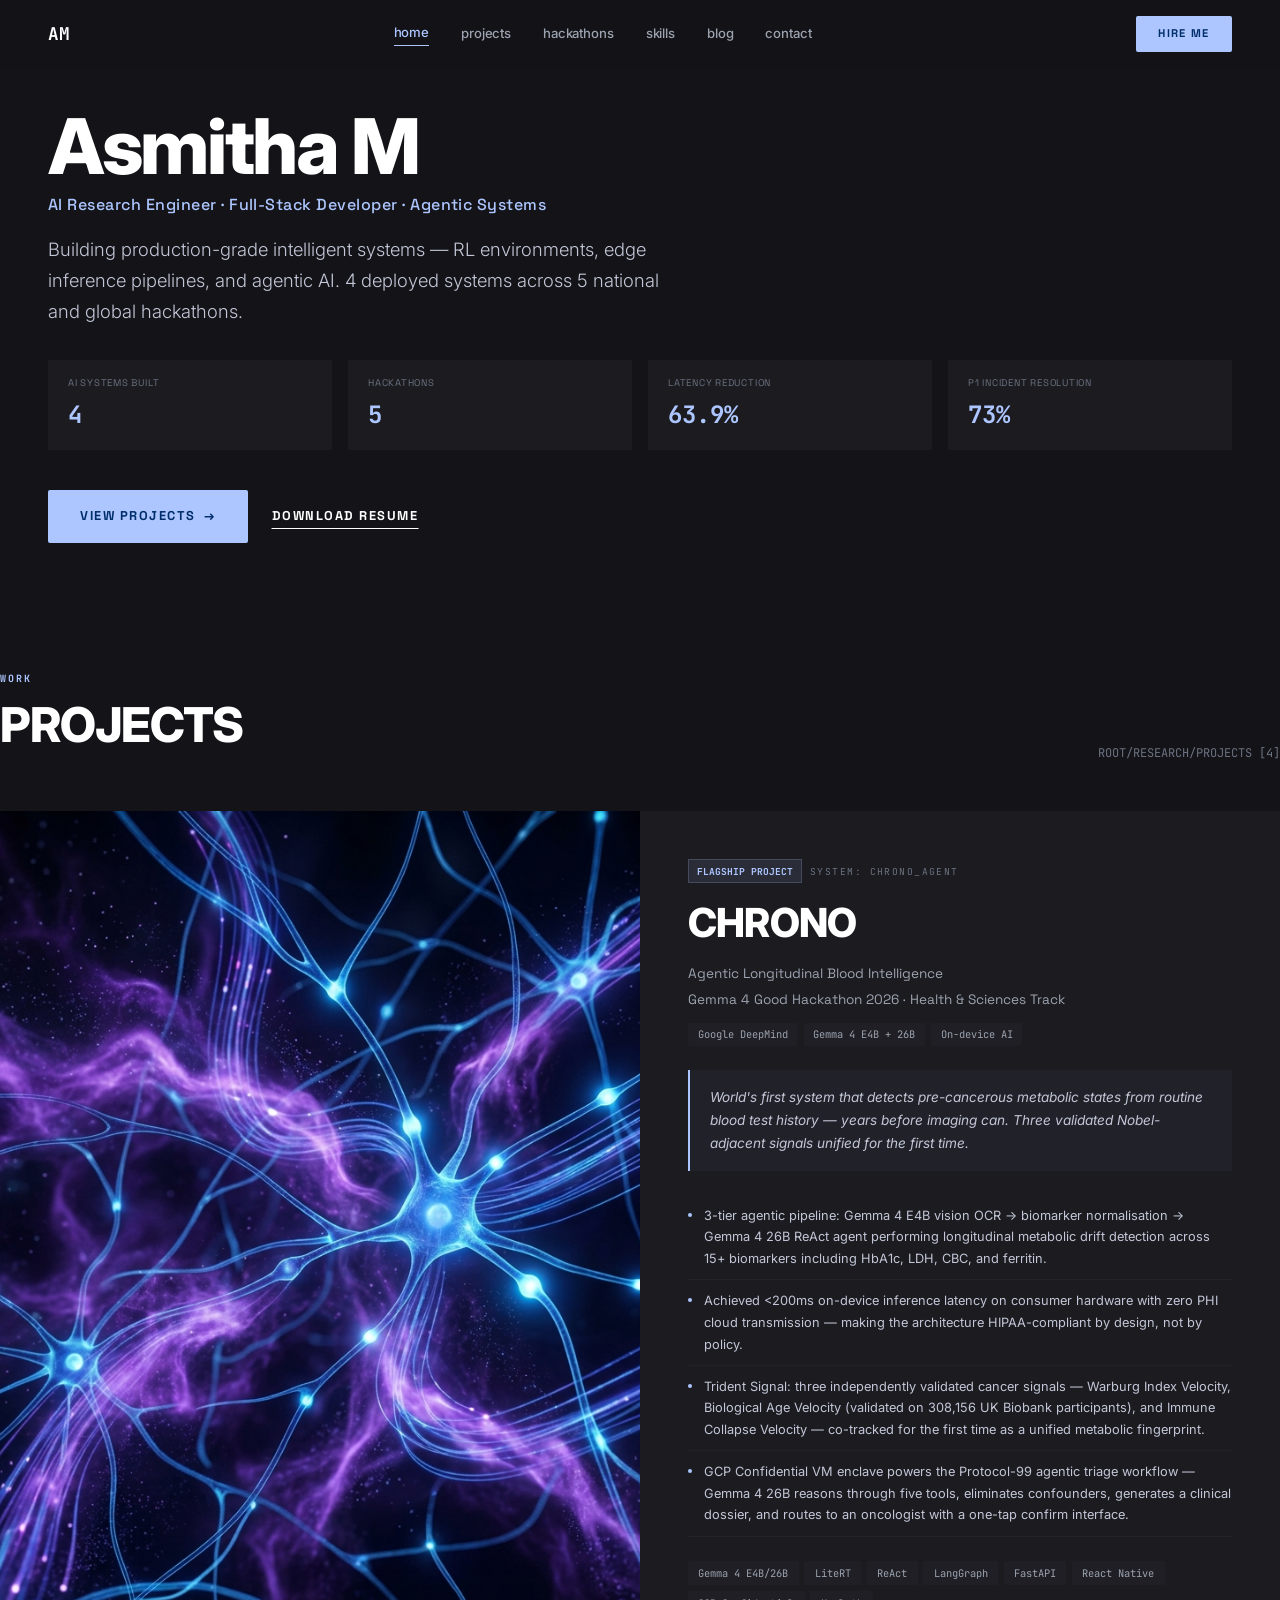
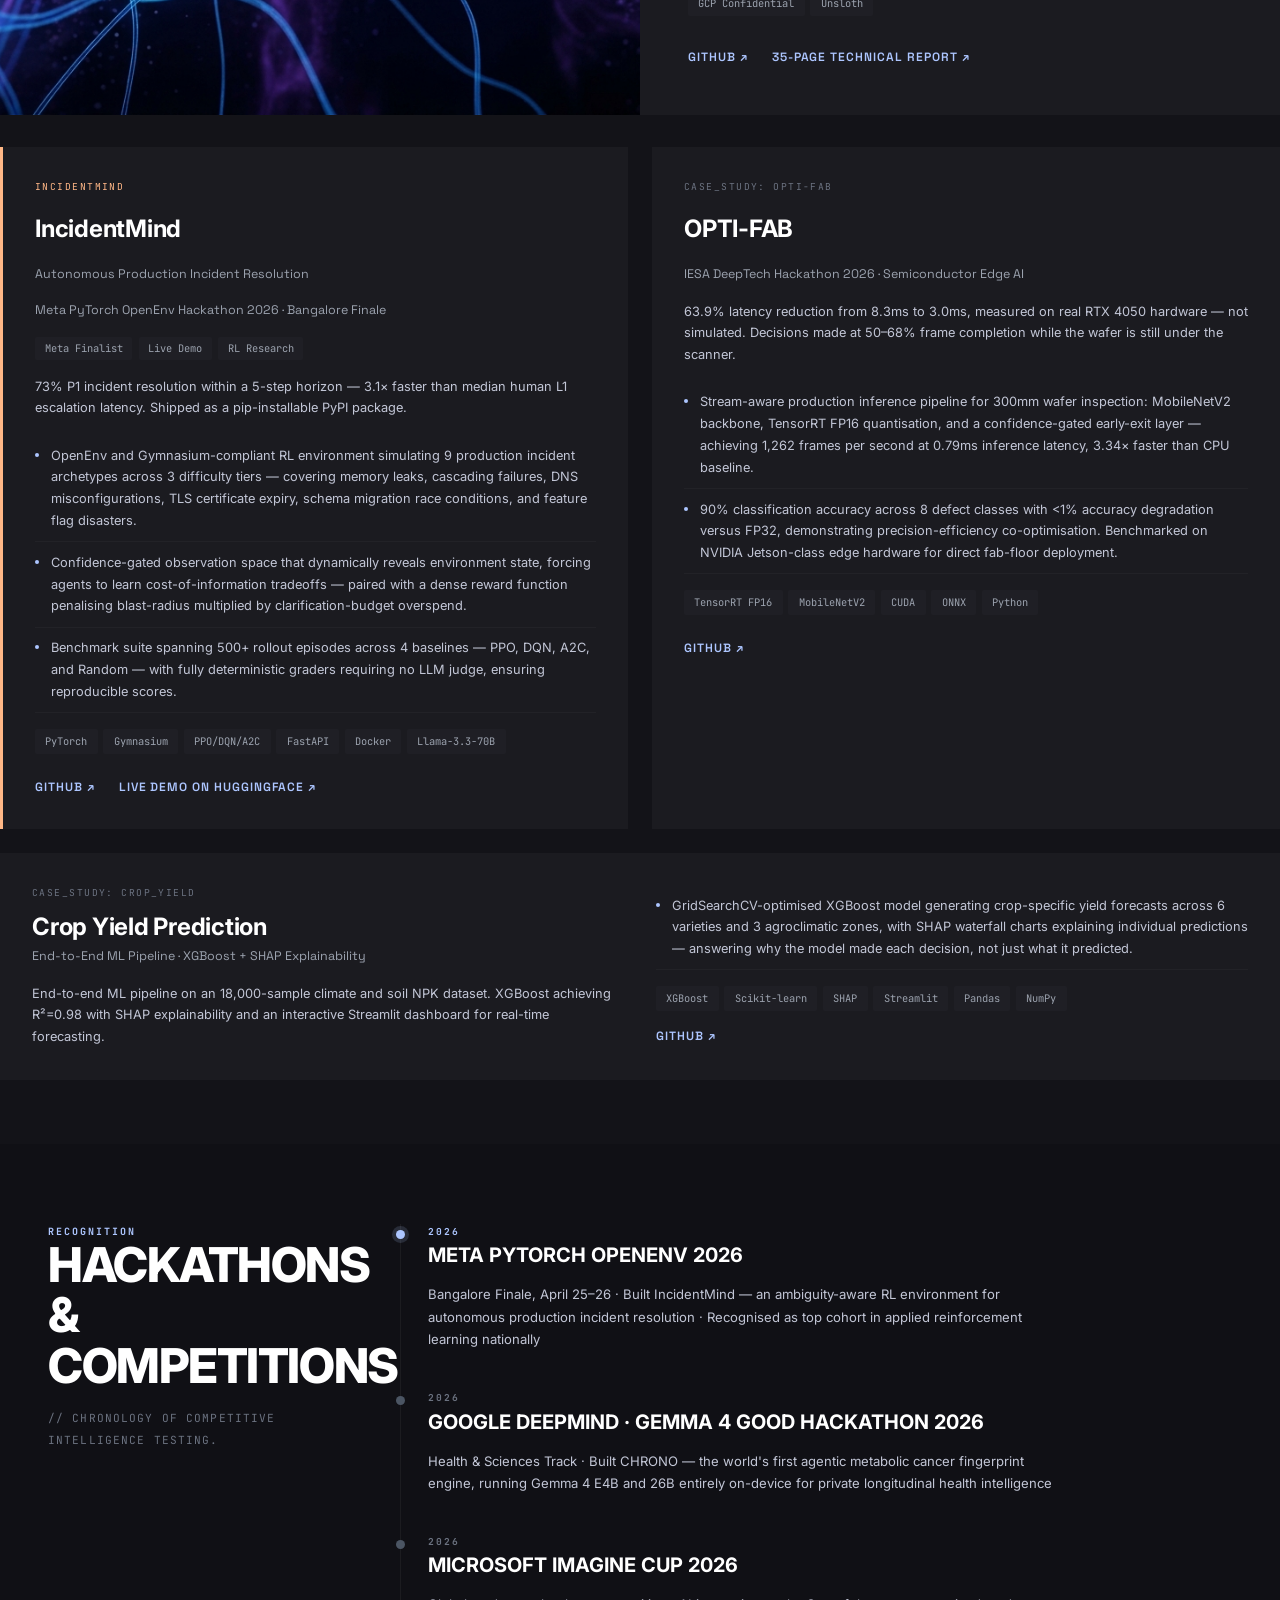
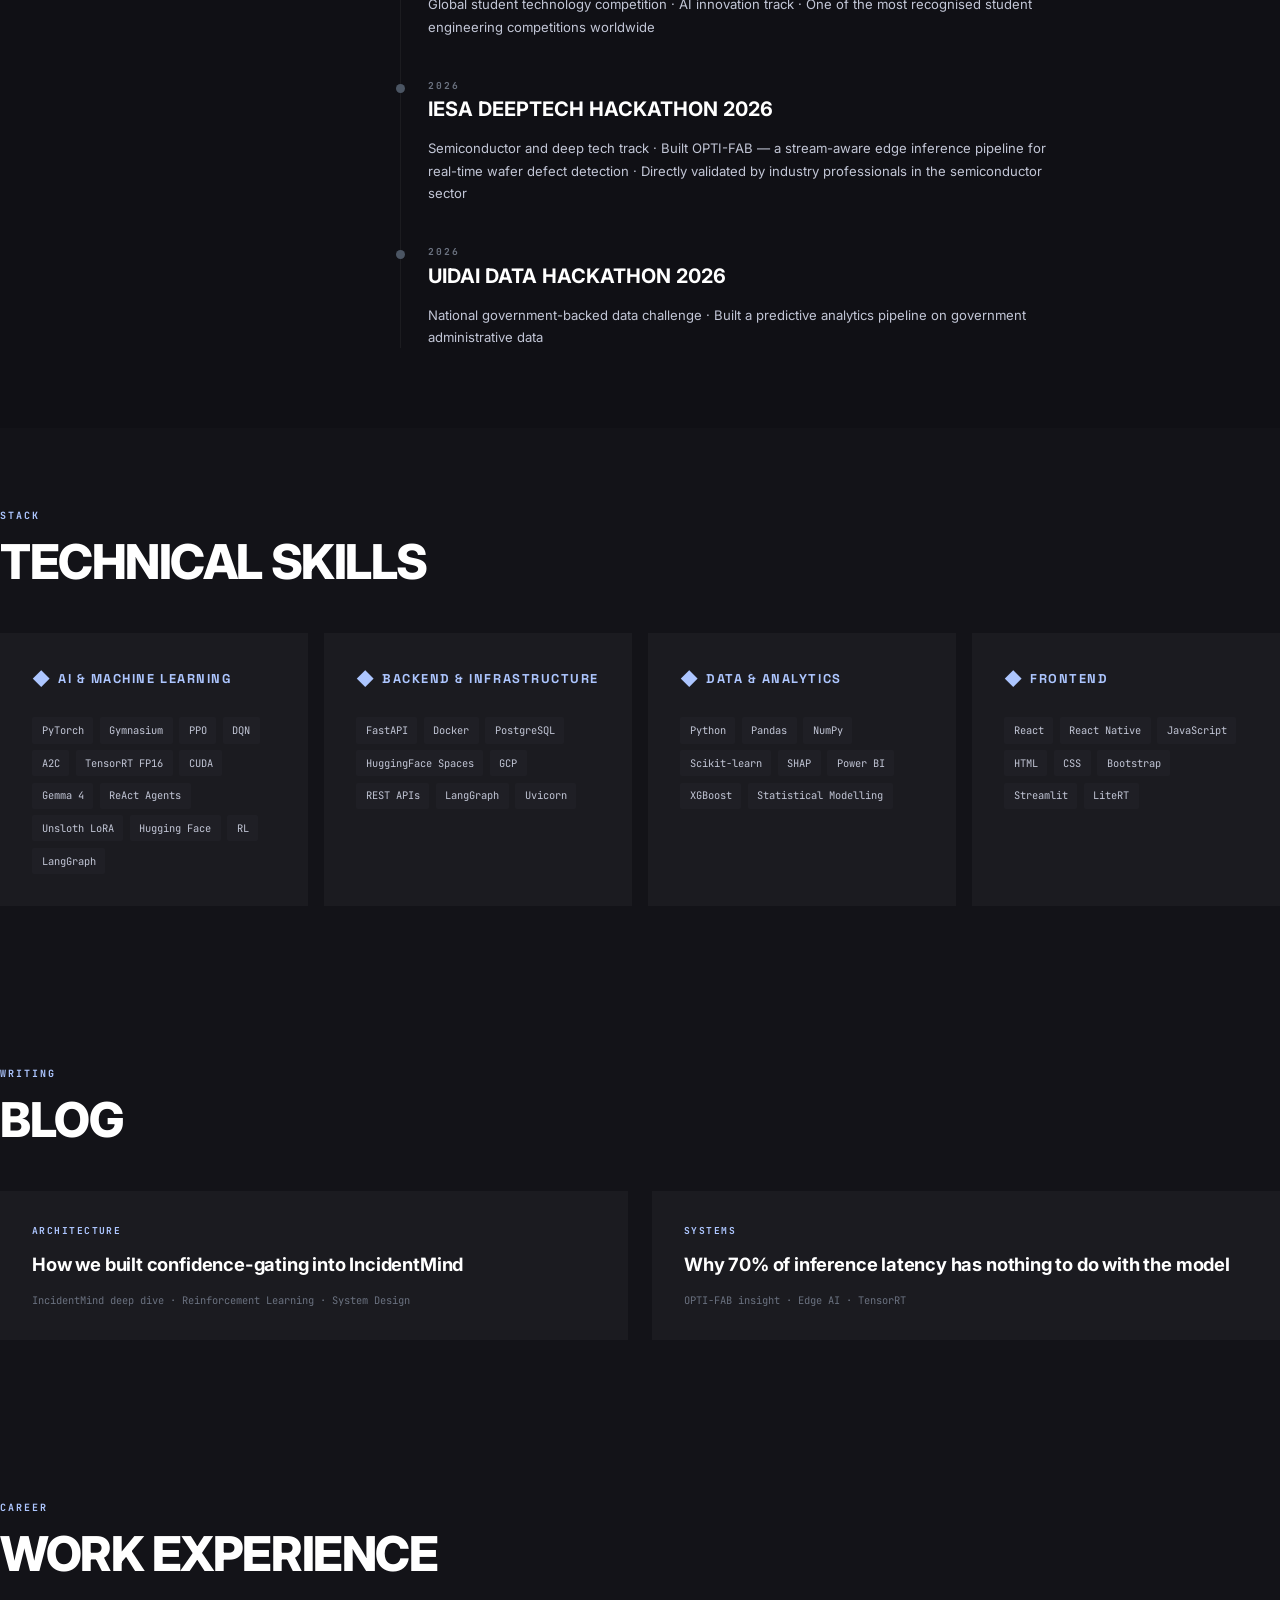
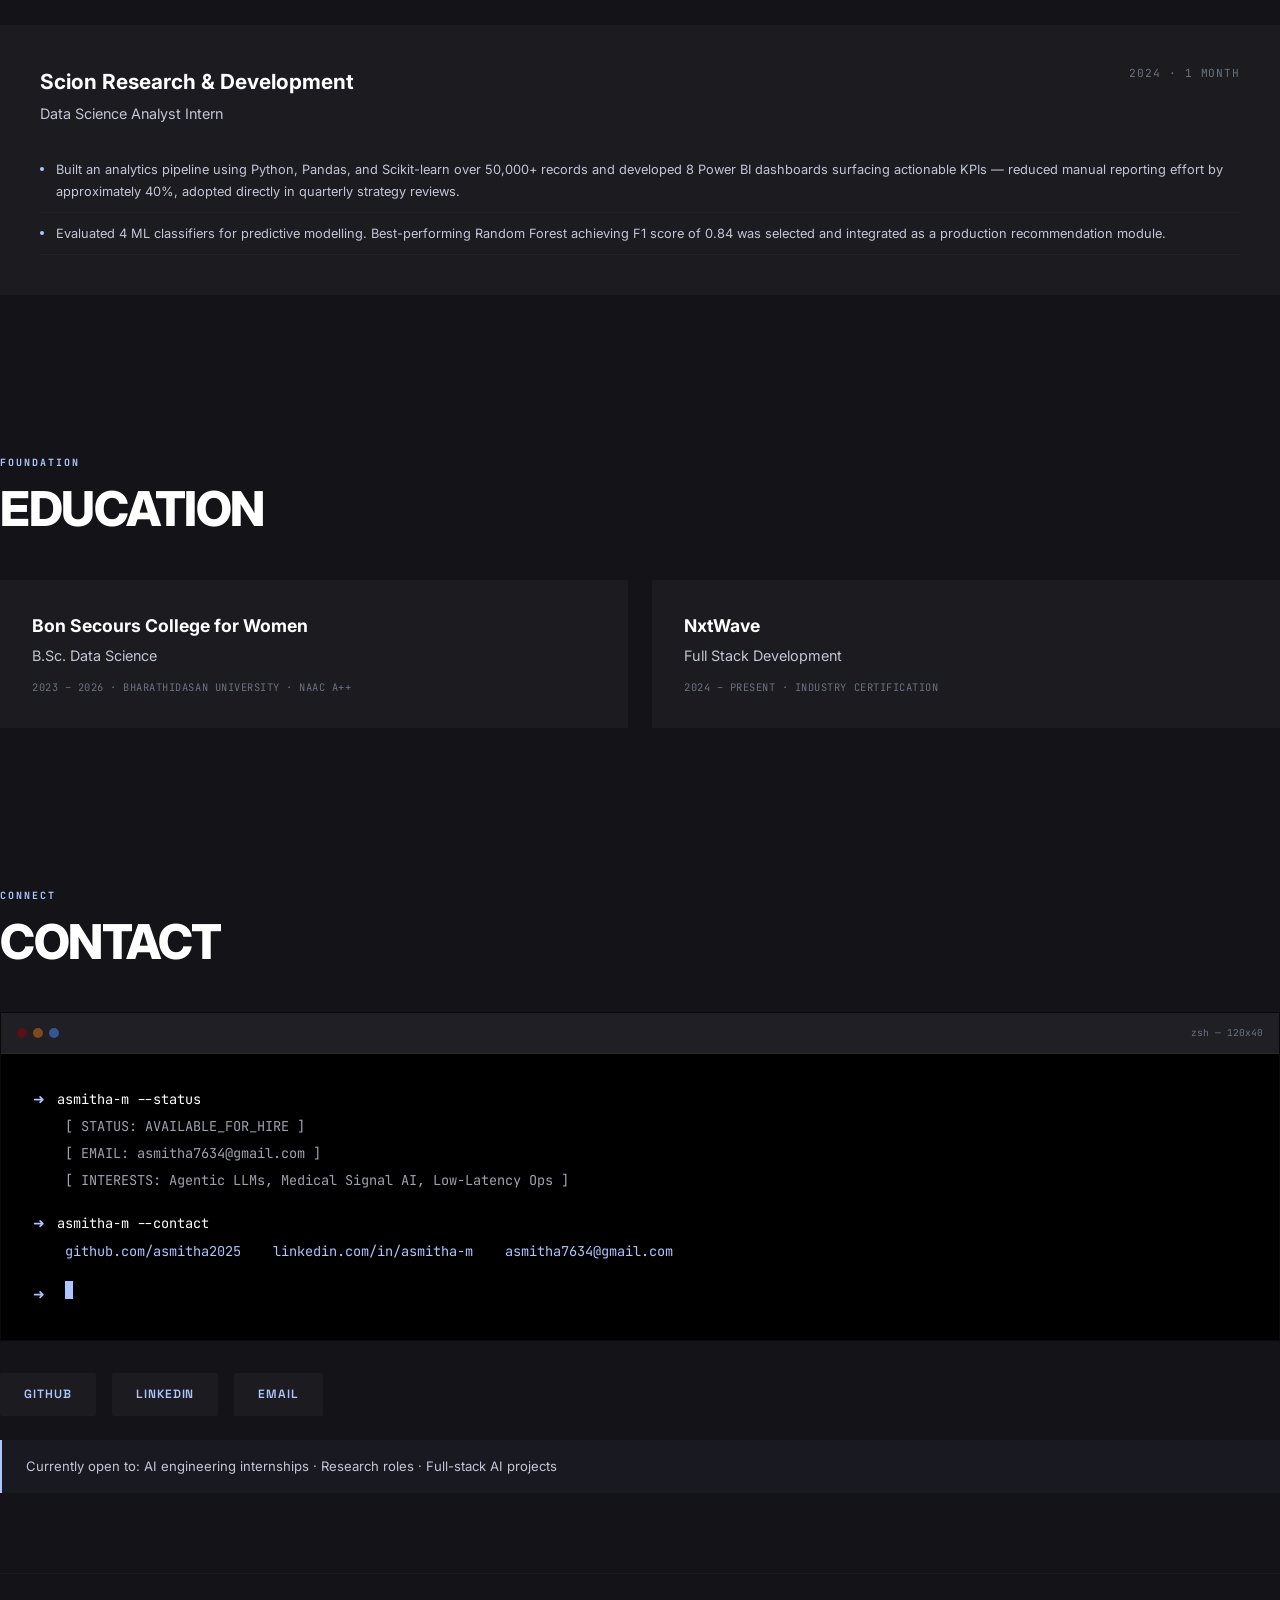
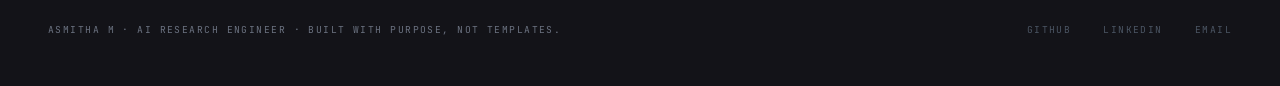
==== index.html @ 3a76d05f "Initial portfolio deploy" ====
<!DOCTYPE html>
<html lang="en">
<head>
  <meta charset="utf-8"/>
  <meta name="viewport" content="width=device-width, initial-scale=1.0"/>
  <title>Asmitha M — AI Research Engineer · Portfolio</title>
  <meta name="description" content="Asmitha M — AI Research Engineer, Full-Stack Developer, and Agentic Systems builder. Building production-grade intelligent systems including RL environments, edge inference pipelines, and agentic AI."/>
  <link rel="stylesheet" href="styles.css"/>
</head>
<body>

<!-- ═══════════ HEADER ═══════════ -->
<header class="header" id="site-header">
  <div class="header-logo">AM</div>
  <nav class="header-nav" id="main-nav">
    <a href="#home" class="active">home</a>
    <a href="#projects">projects</a>
    <a href="#hackathons">hackathons</a>
    <a href="#skills">skills</a>
    <a href="#blog">blog</a>
    <a href="#contact">contact</a>
  </nav>
  <div class="mobile-toggle" id="mobile-toggle" onclick="document.getElementById('main-nav').classList.toggle('open')">
    <span></span><span></span><span></span>
  </div>
  <a href="#contact" class="btn-hire">Hire Me</a>
</header>

<!-- ═══════════ HERO ═══════════ -->
<section class="hero container" id="home">
  <div>
      <h1 class="display-lg">Asmitha M</h1>
      <p class="hero-subtitle" style="margin-top:0.5rem; font-size:1rem; color:var(--primary); font-weight:500; font-family:'Space Grotesk',sans-serif; letter-spacing:0.03em;">
        AI Research Engineer · Full-Stack Developer · Agentic Systems
      </p>
      <p class="hero-subtitle">
        Building production-grade intelligent systems — RL environments, edge inference pipelines, and agentic AI. 4 deployed systems across 5 national and global hackathons.
      </p>
      <div class="hero-stats stagger">
        <div class="stat-box">
          <div class="stat-label">AI Systems Built</div>
          <div class="stat-value">4</div>
        </div>
        <div class="stat-box">
          <div class="stat-label">Hackathons</div>
          <div class="stat-value">5</div>
        </div>
        <div class="stat-box">
          <div class="stat-label">Latency Reduction</div>
          <div class="stat-value">63.9%</div>
        </div>
        <div class="stat-box">
          <div class="stat-label">P1 Incident Resolution</div>
          <div class="stat-value">73%</div>
        </div>
      </div>
      <div class="hero-actions">
        <a href="#projects" class="btn-primary">View Projects <span class="arrow">→</span></a>
        <button class="btn-secondary">Download Resume</button>
      </div>
  </div>
</section>

<!-- ═══════════ PROJECTS ═══════════ -->
<section class="projects container" id="projects">
  <div class="section-header">
    <div>
      <div class="section-label">WORK</div>
      <h2 class="section-title">Projects</h2>
    </div>
    <span class="font-mono" style="font-size:0.75rem; color:var(--neutral-500);">ROOT/RESEARCH/PROJECTS [4]</span>
  </div>

  <!-- ── CHRONO — Flagship ── -->
  <div class="flagship-card fade-in">
    <div class="flagship-grid">
      <div class="flagship-img">
        <img src="chrono_hero.png" alt="Abstract neural network visualization representing CHRONO's metabolic intelligence system"/>
      </div>
      <div class="flagship-content">
        <div>
          <div class="badge-row">
            <span class="badge-flagship">FLAGSHIP PROJECT</span>
            <span class="badge-system">SYSTEM: CHRONO_AGENT</span>
          </div>
          <h3 class="project-title">CHRONO</h3>
          <p class="project-subtitle">Agentic Longitudinal Blood Intelligence</p>
          <p class="project-subtitle" style="margin-top:0.25rem;">Gemma 4 Good Hackathon 2026 · Health & Sciences Track</p>
          <div class="project-badges" style="margin-top:0.75rem;">
            <span class="project-badge-sm">Google DeepMind</span>
            <span class="project-badge-sm">Gemma 4 E4B + 26B</span>
            <span class="project-badge-sm">On-device AI</span>
          </div>
        </div>
        <div class="project-quote">
          World's first system that detects pre-cancerous metabolic states from routine blood test history — years before imaging can. Three validated Nobel-adjacent signals unified for the first time.
        </div>
        <ul class="project-bullets">
          <li>3-tier agentic pipeline: Gemma 4 E4B vision OCR → biomarker normalisation → Gemma 4 26B ReAct agent performing longitudinal metabolic drift detection across 15+ biomarkers including HbA1c, LDH, CBC, and ferritin.</li>
          <li>Achieved &lt;200ms on-device inference latency on consumer hardware with zero PHI cloud transmission — making the architecture HIPAA-compliant by design, not by policy.</li>
          <li>Trident Signal: three independently validated cancer signals — Warburg Index Velocity, Biological Age Velocity (validated on 308,156 UK Biobank participants), and Immune Collapse Velocity — co-tracked for the first time as a unified metabolic fingerprint.</li>
          <li>GCP Confidential VM enclave powers the Protocol-99 agentic triage workflow — Gemma 4 26B reasons through five tools, eliminates confounders, generates a clinical dossier, and routes to an oncologist with a one-tap confirm interface.</li>
        </ul>
        <div class="stack-pills">
          <span class="stack-pill">Gemma 4 E4B/26B</span>
          <span class="stack-pill">LiteRT</span>
          <span class="stack-pill">ReAct</span>
          <span class="stack-pill">LangGraph</span>
          <span class="stack-pill">FastAPI</span>
          <span class="stack-pill">React Native</span>
          <span class="stack-pill">GCP Confidential</span>
          <span class="stack-pill">Unsloth</span>
        </div>
        <div class="project-links">
          <a href="#" class="project-link">GitHub ↗</a>
          <a href="#" class="project-link">35-Page Technical Report ↗</a>
        </div>
      </div>
    </div>
  </div>

  <!-- ── Secondary Projects Grid ── -->
  <div class="projects-grid">

    <!-- IncidentMind -->
    <div class="project-card accent-left fade-in">
      <div class="badge-row">
        <span class="badge-system" style="color:var(--tertiary);">INCIDENTMIND</span>
      </div>
      <h3 class="card-title">IncidentMind</h3>
      <p class="card-subtitle">Autonomous Production Incident Resolution</p>
      <p class="card-subtitle">Meta PyTorch OpenEnv Hackathon 2026 · Bangalore Finale</p>
      <div class="project-badges">
        <span class="project-badge-sm">Meta Finalist</span>
        <span class="project-badge-sm">Live Demo</span>
        <span class="project-badge-sm">RL Research</span>
      </div>
      <p class="card-tagline">73% P1 incident resolution within a 5-step horizon — 3.1× faster than median human L1 escalation latency. Shipped as a pip-installable PyPI package.</p>
      <ul class="project-bullets">
        <li>OpenEnv and Gymnasium-compliant RL environment simulating 9 production incident archetypes across 3 difficulty tiers — covering memory leaks, cascading failures, DNS misconfigurations, TLS certificate expiry, schema migration race conditions, and feature flag disasters.</li>
        <li>Confidence-gated observation space that dynamically reveals environment state, forcing agents to learn cost-of-information tradeoffs — paired with a dense reward function penalising blast-radius multiplied by clarification-budget overspend.</li>
        <li>Benchmark suite spanning 500+ rollout episodes across 4 baselines — PPO, DQN, A2C, and Random — with fully deterministic graders requiring no LLM judge, ensuring reproducible scores.</li>
      </ul>
      <div class="stack-pills">
        <span class="stack-pill">PyTorch</span>
        <span class="stack-pill">Gymnasium</span>
        <span class="stack-pill">PPO/DQN/A2C</span>
        <span class="stack-pill">FastAPI</span>
        <span class="stack-pill">Docker</span>
        <span class="stack-pill">Llama-3.3-70B</span>
      </div>
      <div class="project-links">
        <a href="https://github.com/asmitha2025/Incidentmind-v1" class="project-link" target="_blank">GitHub ↗</a>
        <a href="#" class="project-link">Live Demo on HuggingFace ↗</a>
      </div>
    </div>

    <!-- OPTI-FAB -->
    <div class="project-card fade-in">
      <div class="badge-row">
        <span class="badge-system">CASE_STUDY: OPTI-FAB</span>
      </div>
      <h3 class="card-title">OPTI-FAB</h3>
      <p class="card-subtitle">IESA DeepTech Hackathon 2026 · Semiconductor Edge AI</p>
      <p class="card-tagline">63.9% latency reduction from 8.3ms to 3.0ms, measured on real RTX 4050 hardware — not simulated. Decisions made at 50–68% frame completion while the wafer is still under the scanner.</p>
      <ul class="project-bullets">
        <li>Stream-aware production inference pipeline for 300mm wafer inspection: MobileNetV2 backbone, TensorRT FP16 quantisation, and a confidence-gated early-exit layer — achieving 1,262 frames per second at 0.79ms inference latency, 3.34× faster than CPU baseline.</li>
        <li>90% classification accuracy across 8 defect classes with &lt;1% accuracy degradation versus FP32, demonstrating precision-efficiency co-optimisation. Benchmarked on NVIDIA Jetson-class edge hardware for direct fab-floor deployment.</li>
      </ul>
      <div class="stack-pills">
        <span class="stack-pill">TensorRT FP16</span>
        <span class="stack-pill">MobileNetV2</span>
        <span class="stack-pill">CUDA</span>
        <span class="stack-pill">ONNX</span>
        <span class="stack-pill">Python</span>
      </div>
      <div class="project-links">
        <a href="https://github.com/asmitha2025/Opti-fab-latency-" class="project-link" target="_blank">GitHub ↗</a>
      </div>
    </div>

    <!-- Crop Yield -->
    <div class="project-card fade-in" style="grid-column: 1 / -1;">
      <div style="display:grid; grid-template-columns: 1fr 1fr; gap: 2rem;">
        <div>
          <div class="badge-row"><span class="badge-system">CASE_STUDY: CROP_YIELD</span></div>
          <h3 class="card-title" style="margin-top:0.5rem;">Crop Yield Prediction</h3>
          <p class="card-subtitle">End-to-End ML Pipeline · XGBoost + SHAP Explainability</p>
          <p class="card-tagline" style="margin-top:1rem;">End-to-end ML pipeline on an 18,000-sample climate and soil NPK dataset. XGBoost achieving R²=0.98 with SHAP explainability and an interactive Streamlit dashboard for real-time forecasting.</p>
        </div>
        <div>
          <ul class="project-bullets">
            <li>GridSearchCV-optimised XGBoost model generating crop-specific yield forecasts across 6 varieties and 3 agroclimatic zones, with SHAP waterfall charts explaining individual predictions — answering why the model made each decision, not just what it predicted.</li>
          </ul>
          <div class="stack-pills" style="margin-top:1rem;">
            <span class="stack-pill">XGBoost</span>
            <span class="stack-pill">Scikit-learn</span>
            <span class="stack-pill">SHAP</span>
            <span class="stack-pill">Streamlit</span>
            <span class="stack-pill">Pandas</span>
            <span class="stack-pill">NumPy</span>
          </div>
          <div class="project-links" style="margin-top:1rem;">
            <a href="https://github.com/asmitha2025/crop-yield-prediction" class="project-link" target="_blank">GitHub ↗</a>
          </div>
        </div>
      </div>
    </div>
  </div>
</section>

<!-- ═══════════ HACKATHONS ═══════════ -->
<section class="hackathons" id="hackathons">
  <div class="container">
    <div class="hack-grid">
      <div class="hack-intro">
        <div class="section-label">RECOGNITION</div>
        <h2 class="section-title" style="line-height:1.05;">Hackathons &<br/>Competitions</h2>
        <p>// Chronology of competitive<br/>intelligence testing.</p>
      </div>
      <div class="timeline">
        <!-- Entry 1 -->
        <div class="timeline-item featured fade-in">
          <div class="timeline-dot"></div>
          <div class="timeline-row">
            <div>
              <div class="section-label" style="font-size:0.6rem;">2026</div>
              <div class="timeline-name">Meta PyTorch OpenEnv 2026</div>
            </div>
          </div>
          <p class="timeline-desc">Bangalore Finale, April 25–26 · Built IncidentMind — an ambiguity-aware RL environment for autonomous production incident resolution · Recognised as top cohort in applied reinforcement learning nationally</p>
        </div>
        <!-- Entry 2 -->
        <div class="timeline-item fade-in">
          <div class="timeline-dot"></div>
          <div class="timeline-row">
            <div>
              <div class="section-label" style="font-size:0.6rem; color:var(--neutral-500);">2026</div>
              <div class="timeline-name">Google DeepMind · Gemma 4 Good Hackathon 2026</div>
            </div>
          </div>
          <p class="timeline-desc">Health & Sciences Track · Built CHRONO — the world's first agentic metabolic cancer fingerprint engine, running Gemma 4 E4B and 26B entirely on-device for private longitudinal health intelligence</p>
        </div>
        <!-- Entry 3 -->
        <div class="timeline-item fade-in">
          <div class="timeline-dot"></div>
          <div class="timeline-row">
            <div>
              <div class="section-label" style="font-size:0.6rem; color:var(--neutral-500);">2026</div>
              <div class="timeline-name">Microsoft Imagine Cup 2026</div>
            </div>
          </div>
          <p class="timeline-desc">Global student technology competition · AI innovation track · One of the most recognised student engineering competitions worldwide</p>
        </div>
        <!-- Entry 4 -->
        <div class="timeline-item fade-in">
          <div class="timeline-dot"></div>
          <div class="timeline-row">
            <div>
              <div class="section-label" style="font-size:0.6rem; color:var(--neutral-500);">2026</div>
              <div class="timeline-name">IESA DeepTech Hackathon 2026</div>
            </div>
          </div>
          <p class="timeline-desc">Semiconductor and deep tech track · Built OPTI-FAB — a stream-aware edge inference pipeline for real-time wafer defect detection · Directly validated by industry professionals in the semiconductor sector</p>
        </div>
        <!-- Entry 5 -->
        <div class="timeline-item fade-in">
          <div class="timeline-dot"></div>
          <div class="timeline-row">
            <div>
              <div class="section-label" style="font-size:0.6rem; color:var(--neutral-500);">2026</div>
              <div class="timeline-name">UIDAI Data Hackathon 2026</div>
            </div>
          </div>
          <p class="timeline-desc">National government-backed data challenge · Built a predictive analytics pipeline on government administrative data</p>
        </div>
      </div>
    </div>
  </div>
</section>

<!-- ═══════════ SKILLS ═══════════ -->
<section class="skills container" id="skills">
  <div class="section-label">STACK</div>
  <h2 class="section-title">Technical Skills</h2>
  <div class="skills-grid stagger">
    <div class="skill-group">
      <div class="skill-group-header">
        <span style="font-size:1.1rem;">◆</span>
        <h3>AI & Machine Learning</h3>
      </div>
      <div class="skill-list">
        <span class="skill-tag">PyTorch</span><span class="skill-tag">Gymnasium</span><span class="skill-tag">PPO</span><span class="skill-tag">DQN</span><span class="skill-tag">A2C</span><span class="skill-tag">TensorRT FP16</span><span class="skill-tag">CUDA</span><span class="skill-tag">Gemma 4</span><span class="skill-tag">ReAct Agents</span><span class="skill-tag">Unsloth LoRA</span><span class="skill-tag">Hugging Face</span><span class="skill-tag">RL</span><span class="skill-tag">LangGraph</span>
      </div>
    </div>
    <div class="skill-group">
      <div class="skill-group-header">
        <span style="font-size:1.1rem;">◆</span>
        <h3>Backend & Infrastructure</h3>
      </div>
      <div class="skill-list">
        <span class="skill-tag">FastAPI</span><span class="skill-tag">Docker</span><span class="skill-tag">PostgreSQL</span><span class="skill-tag">HuggingFace Spaces</span><span class="skill-tag">GCP</span><span class="skill-tag">REST APIs</span><span class="skill-tag">LangGraph</span><span class="skill-tag">Uvicorn</span>
      </div>
    </div>
    <div class="skill-group">
      <div class="skill-group-header">
        <span style="font-size:1.1rem;">◆</span>
        <h3>Data & Analytics</h3>
      </div>
      <div class="skill-list">
        <span class="skill-tag">Python</span><span class="skill-tag">Pandas</span><span class="skill-tag">NumPy</span><span class="skill-tag">Scikit-learn</span><span class="skill-tag">SHAP</span><span class="skill-tag">Power BI</span><span class="skill-tag">XGBoost</span><span class="skill-tag">Statistical Modelling</span>
      </div>
    </div>
    <div class="skill-group">
      <div class="skill-group-header">
        <span style="font-size:1.1rem;">◆</span>
        <h3>Frontend</h3>
      </div>
      <div class="skill-list">
        <span class="skill-tag">React</span><span class="skill-tag">React Native</span><span class="skill-tag">JavaScript</span><span class="skill-tag">HTML</span><span class="skill-tag">CSS</span><span class="skill-tag">Bootstrap</span><span class="skill-tag">Streamlit</span><span class="skill-tag">LiteRT</span>
      </div>
    </div>
  </div>
</section>

<!-- ═══════════ BLOG ═══════════ -->
<section class="blog container" id="blog">
  <div class="section-label">WRITING</div>
  <h2 class="section-title">Blog</h2>
  <div class="blog-grid">
    <div class="blog-card fade-in">
      <div class="blog-tag">Architecture</div>
      <h3>How we built confidence-gating into IncidentMind</h3>
      <div class="blog-meta">IncidentMind deep dive · Reinforcement Learning · System Design</div>
    </div>
    <div class="blog-card fade-in">
      <div class="blog-tag">Systems</div>
      <h3>Why 70% of inference latency has nothing to do with the model</h3>
      <div class="blog-meta">OPTI-FAB insight · Edge AI · TensorRT</div>
    </div>
  </div>
</section>

<!-- ═══════════ EXPERIENCE ═══════════ -->
<section class="experience container" id="experience">
  <div class="section-label">CAREER</div>
  <h2 class="section-title">Work Experience</h2>
  <div class="exp-card fade-in">
    <div class="exp-header">
      <div>
        <div class="exp-company">Scion Research & Development</div>
        <div class="exp-role">Data Science Analyst Intern</div>
      </div>
      <div class="exp-duration">2024 · 1 month</div>
    </div>
    <ul class="project-bullets">
      <li>Built an analytics pipeline using Python, Pandas, and Scikit-learn over 50,000+ records and developed 8 Power BI dashboards surfacing actionable KPIs — reduced manual reporting effort by approximately 40%, adopted directly in quarterly strategy reviews.</li>
      <li>Evaluated 4 ML classifiers for predictive modelling. Best-performing Random Forest achieving F1 score of 0.84 was selected and integrated as a production recommendation module.</li>
    </ul>
  </div>
</section>

<!-- ═══════════ EDUCATION ═══════════ -->
<section class="education container" id="education">
  <div class="section-label">FOUNDATION</div>
  <h2 class="section-title">Education</h2>
  <div class="edu-grid">
    <div class="edu-card fade-in">
      <div class="edu-institution">Bon Secours College for Women</div>
      <div class="edu-degree">B.Sc. Data Science</div>
      <div class="edu-meta">2023 – 2026 · Bharathidasan University · NAAC A++</div>
    </div>
    <div class="edu-card fade-in">
      <div class="edu-institution">NxtWave</div>
      <div class="edu-degree">Full Stack Development</div>
      <div class="edu-meta">2024 – Present · Industry Certification</div>
    </div>
  </div>
</section>

<!-- ═══════════ CONTACT ═══════════ -->
<section class="contact container" id="contact">
  <div class="section-label">CONNECT</div>
  <h2 class="section-title">Contact</h2>
  <div class="terminal fade-in">
    <div class="terminal-bar">
      <div class="terminal-dots">
        <div class="terminal-dot r"></div>
        <div class="terminal-dot y"></div>
        <div class="terminal-dot g"></div>
      </div>
      <div class="terminal-label">zsh — 120x40</div>
    </div>
    <div class="terminal-body">
      <div class="terminal-prompt"><span class="arrow">➜</span><span class="cmd">asmitha-m --status</span></div>
      <div class="terminal-output">
        [ STATUS: AVAILABLE_FOR_HIRE ]<br/>
        [ EMAIL: asmitha7634@gmail.com ]<br/>
        [ INTERESTS: Agentic LLMs, Medical Signal AI, Low-Latency Ops ]
      </div>
      <div class="terminal-prompt" style="margin-top:1rem;"><span class="arrow">➜</span><span class="cmd">asmitha-m --contact</span></div>
      <div class="terminal-links">
        <a href="https://github.com/asmitha2025" target="_blank">github.com/asmitha2025</a>
        <a href="#" target="_blank">linkedin.com/in/asmitha-m</a>
        <a href="mailto:asmitha7634@gmail.com">asmitha7634@gmail.com</a>
      </div>
      <div class="terminal-prompt" style="margin-top:1rem;"><span class="arrow">➜</span><span class="terminal-cursor"></span></div>
    </div>
  </div>
  <div class="contact-actions">
    <a href="https://github.com/asmitha2025" target="_blank" class="contact-btn">GitHub</a>
    <a href="#" class="contact-btn">LinkedIn</a>
    <a href="mailto:asmitha7634@gmail.com" class="contact-btn">Email</a>
  </div>
  <div class="open-to">
    Currently open to: AI engineering internships · Research roles · Full-stack AI projects
  </div>
</section>

<!-- ═══════════ FOOTER ═══════════ -->
<footer class="footer">
  <div class="footer-text">Asmitha M · AI Research Engineer · Built with purpose, not templates.</div>
  <div class="footer-links">
    <a href="https://github.com/asmitha2025" target="_blank">GitHub</a>
    <a href="#">LinkedIn</a>
    <a href="mailto:asmitha7634@gmail.com">Email</a>
  </div>
</footer>

<!-- ═══════════ JS ═══════════ -->
<script>
// Scroll-based header shadow
const header = document.getElementById('site-header');
window.addEventListener('scroll', () => {
  header.classList.toggle('scrolled', window.scrollY > 40);
});

// Intersection Observer — fade-in + stagger
const observer = new IntersectionObserver((entries) => {
  entries.forEach(e => { if (e.isIntersecting) { e.target.classList.add('visible'); observer.unobserve(e.target); } });
}, { threshold: 0.15, rootMargin: '0px 0px -40px 0px' });
document.querySelectorAll('.fade-in, .stagger').forEach(el => observer.observe(el));

// Active nav link tracking
const sections = document.querySelectorAll('section[id]');
const navLinks = document.querySelectorAll('.header-nav a');
window.addEventListener('scroll', () => {
  let current = '';
  sections.forEach(s => { if (window.scrollY >= s.offsetTop - 200) current = s.getAttribute('id'); });
  navLinks.forEach(a => {
    a.classList.remove('active');
    if (a.getAttribute('href') === '#' + current) a.classList.add('active');
  });
});

// Close mobile nav on link click
navLinks.forEach(a => a.addEventListener('click', () => {
  document.getElementById('main-nav').classList.remove('open');
}));
</script>
</body>
</html>
---- styles.css ----
/* ═══════════════════════════════════════════════════════
   DESIGN SYSTEM — Architectural Monograph
   Obsidian foundation · Tonal layering · No-border rule
   ═══════════════════════════════════════════════════════ */

@import url('https://fonts.googleapis.com/css2?family=Inter:wght@300;400;500;600;700;800;900&family=JetBrains+Mono:wght@400;500;600;700&family=Space+Grotesk:wght@400;500;600;700&display=swap');

/* ── Tokens ── */
:root {
  --bg: #131318;
  --surface: #131318;
  --surface-low: #1b1b20;
  --surface-container: #1f1f25;
  --surface-high: #2a292f;
  --surface-highest: #35343a;
  --surface-lowest: #0e0e13;
  --primary: #adc6ff;
  --primary-container: #4d8eff;
  --tertiary: #ffb786;
  --tertiary-container: #df7412;
  --on-surface: #e4e1e9;
  --on-surface-variant: #c2c6d6;
  --outline: #8c909f;
  --outline-variant: #424754;
  --on-primary: #002e6a;
  --error: #ffb4ab;
  --error-container: #93000a;
  --neutral-400: #9ca3af;
  --neutral-500: #6b7280;
  --neutral-600: #4b5563;
  --neutral-900: #111827;
}

/* ── Reset ── */
*, *::before, *::after { box-sizing: border-box; margin: 0; padding: 0; }

html { scroll-behavior: smooth; font-size: 16px; }

body {
  background: var(--bg);
  color: var(--on-surface);
  font-family: 'Inter', system-ui, sans-serif;
  line-height: 1.6;
  -webkit-font-smoothing: antialiased;
  overflow-x: hidden;
}

::selection { background: var(--primary); color: var(--on-primary); }

a { color: inherit; text-decoration: none; }
ul { list-style: none; }
img { display: block; max-width: 100%; }
button { cursor: pointer; border: none; background: none; font: inherit; color: inherit; }

/* ── Typography ── */
.font-headline { font-family: 'Inter', sans-serif; }
.font-mono { font-family: 'JetBrains Mono', monospace; }
.font-label { font-family: 'Space Grotesk', sans-serif; }

.display-lg {
  font-size: clamp(3rem, 6vw, 5rem);
  font-weight: 800;
  letter-spacing: -0.03em;
  line-height: 0.92;
  color: #fff;
}

.section-label {
  font-family: 'JetBrains Mono', monospace;
  font-size: 0.625rem;
  font-weight: 700;
  text-transform: uppercase;
  letter-spacing: 0.2em;
  color: var(--primary);
}

.section-title {
  font-size: clamp(2rem, 4vw, 3rem);
  font-weight: 800;
  letter-spacing: -0.03em;
  color: #fff;
  text-transform: uppercase;
}

/* ── Layout ── */
.container { max-width: 1400px; margin: 0 auto; padding: 0 3rem; }
@media (max-width: 768px) { .container { padding: 0 1.5rem; } }

/* ── Header ── */
.header {
  position: fixed; top: 0; left: 0; right: 0; z-index: 100;
  display: flex; justify-content: space-between; align-items: center;
  padding: 1rem 3rem;
  background: rgba(19, 19, 24, 0.82);
  backdrop-filter: blur(24px);
  -webkit-backdrop-filter: blur(24px);
  transition: background 0.3s, box-shadow 0.3s;
}
.header.scrolled { background: rgba(19, 19, 24, 0.95); box-shadow: 0 1px 0 rgba(255,255,255,0.04); }
.header-logo { font-family: 'JetBrains Mono', monospace; font-weight: 700; font-size: 1.1rem; color: #fff; letter-spacing: -0.02em; }
.header-nav { display: flex; gap: 2rem; align-items: center; }
.header-nav a {
  font-family: 'Inter', sans-serif; font-weight: 500; font-size: 0.82rem;
  color: var(--neutral-400); transition: color 0.25s;
  letter-spacing: -0.01em;
}
.header-nav a:hover, .header-nav a.active { color: #fff; }
.header-nav a.active { color: var(--primary); border-bottom: 1px solid var(--primary); padding-bottom: 2px; }
.btn-hire {
  background: var(--primary); color: var(--on-primary);
  padding: 0.55rem 1.4rem; font-family: 'Space Grotesk', sans-serif;
  font-weight: 700; font-size: 0.7rem; text-transform: uppercase;
  letter-spacing: 0.12em; border-radius: 2px;
  transition: opacity 0.2s, transform 0.15s;
}
.btn-hire:hover { opacity: 0.88; }
.btn-hire:active { transform: scale(0.96); }

/* Mobile menu */
.mobile-toggle { display: none; flex-direction: column; gap: 5px; cursor: pointer; padding: 4px; }
.mobile-toggle span { display: block; width: 22px; height: 2px; background: #fff; transition: all 0.3s; }
@media (max-width: 768px) {
  .header { padding: 1rem 1.5rem; }
  .header-nav { display: none; position: absolute; top: 100%; left: 0; right: 0; flex-direction: column; background: rgba(19,19,24,0.97); backdrop-filter: blur(20px); padding: 1.5rem; gap: 1rem; }
  .header-nav.open { display: flex; }
  .mobile-toggle { display: flex; }
}

/* ── Hero ── */
.hero { padding-top: 7rem; padding-bottom: 4rem; }
.hero-grid { display: grid; grid-template-columns: 1fr 380px; gap: 3rem; align-items: start; }
@media (max-width: 1024px) { .hero-grid { grid-template-columns: 1fr; } .hero-aside { display: none; } }

.hero-badge {
  display: inline-flex; align-items: center; gap: 0.6rem;
  padding: 0.35rem 0.75rem;
  background: var(--surface-highest);
  border: 1px solid rgba(66, 71, 84, 0.2);
  border-radius: 2px; margin-bottom: 1.5rem;
}
.hero-badge .dot { width: 6px; height: 6px; border-radius: 50%; background: var(--primary); animation: pulse-dot 2s ease-in-out infinite; }
@keyframes pulse-dot { 0%, 100% { opacity: 1; } 50% { opacity: 0.4; } }
.hero-badge span { font-family: 'Space Grotesk', sans-serif; font-size: 0.6rem; font-weight: 700; text-transform: uppercase; letter-spacing: 0.15em; color: var(--on-surface-variant); }

.hero-subtitle {
  font-size: 1.15rem; color: var(--on-surface-variant);
  font-weight: 300; max-width: 640px; line-height: 1.7; margin-top: 1rem;
}

.hero-stats { display: flex; flex-wrap: wrap; gap: 1rem; margin-top: 2rem; }
.stat-box {
  background: var(--surface-low); padding: 1rem 1.25rem;
  min-width: 140px; flex: 1; transition: background 0.3s;
}
.stat-box:hover { background: var(--surface-container); }
.stat-label { font-family: 'Space Grotesk', sans-serif; font-size: 0.6rem; text-transform: uppercase; color: var(--neutral-500); letter-spacing: 0.08em; margin-bottom: 0.3rem; }
.stat-value { font-family: 'JetBrains Mono', monospace; font-size: 1.5rem; font-weight: 700; color: var(--primary); }

.hero-actions { display: flex; gap: 1.5rem; align-items: center; margin-top: 2.5rem; flex-wrap: wrap; }
.btn-primary {
  display: inline-flex; align-items: center; gap: 0.5rem;
  background: var(--primary); color: var(--on-primary);
  padding: 1rem 2rem; font-family: 'Space Grotesk', sans-serif;
  font-weight: 700; font-size: 0.8rem; text-transform: uppercase;
  letter-spacing: 0.12em; border-radius: 2px;
  transition: opacity 0.2s, transform 0.15s;
}
.btn-primary:hover { opacity: 0.88; }
.btn-primary .arrow { transition: transform 0.25s; }
.btn-primary:hover .arrow { transform: translateX(4px); }
.btn-secondary {
  font-family: 'Space Grotesk', sans-serif; font-weight: 700; font-size: 0.8rem;
  text-transform: uppercase; letter-spacing: 0.12em; color: #fff;
  text-decoration: underline; text-underline-offset: 8px; text-decoration-thickness: 1px;
  transition: color 0.25s;
}
.btn-secondary:hover { color: var(--primary); }

/* Design Note aside */
.design-note {
  border-left: 2px solid var(--primary);
  background: rgba(27, 27, 32, 0.6);
  padding: 2rem; backdrop-filter: blur(12px);
  position: sticky; top: 8rem;
}
.design-note-header { display: flex; align-items: center; gap: 0.5rem; margin-bottom: 1rem; color: var(--primary); }
.design-note-header span { font-family: 'JetBrains Mono', monospace; font-size: 0.6rem; text-transform: uppercase; letter-spacing: 0.15em; font-weight: 700; }
.design-note p { font-size: 0.875rem; color: var(--neutral-400); line-height: 1.7; font-style: italic; }
.design-note .ref { font-family: 'JetBrains Mono', monospace; font-size: 0.6rem; color: var(--neutral-600); text-transform: uppercase; letter-spacing: -0.02em; margin-top: 1.5rem; }

/* ── Projects ── */
.projects { padding: 4rem 0; }
.section-header { display: flex; align-items: flex-end; justify-content: space-between; margin-bottom: 3rem; }
.section-header .counter { font-family: 'JetBrains Mono', monospace; font-size: 0.75rem; color: var(--neutral-500); }

/* Flagship card */
.flagship-card { background: var(--surface-low); overflow: hidden; margin-bottom: 2rem; }
.flagship-grid { display: grid; grid-template-columns: 1fr 1fr; }
@media (max-width: 900px) { .flagship-grid { grid-template-columns: 1fr; } }
.flagship-img { height: 100%; min-height: 400px; overflow: hidden; position: relative; }
.flagship-img img { width: 100%; height: 100%; object-fit: cover; transition: transform 8s ease; }
.flagship-card:hover .flagship-img img { transform: scale(1.04); }
.flagship-content { padding: 3rem; display: flex; flex-direction: column; justify-content: space-between; gap: 1.5rem; }

.badge-row { display: flex; flex-wrap: wrap; gap: 0.5rem; align-items: center; }
.badge-flagship {
  background: rgba(173, 198, 255, 0.1); color: var(--primary);
  border: 1px solid rgba(173, 198, 255, 0.2);
  padding: 0.2rem 0.5rem; font-family: 'JetBrains Mono', monospace;
  font-size: 0.6rem; font-weight: 700; text-transform: uppercase;
}
.badge-system {
  font-family: 'JetBrains Mono', monospace; font-size: 0.6rem;
  color: var(--neutral-500); text-transform: uppercase; letter-spacing: 0.15em;
}

.project-title { font-size: 2.5rem; font-weight: 800; color: #fff; margin: 0.5rem 0; letter-spacing: -0.02em; }
.project-subtitle { font-size: 0.85rem; color: var(--neutral-400); font-family: 'Space Grotesk', sans-serif; }

.project-badges { display: flex; flex-wrap: wrap; gap: 0.4rem; }
.project-badge-sm {
  background: var(--surface-container); padding: 0.2rem 0.6rem;
  font-family: 'JetBrains Mono', monospace; font-size: 0.65rem; color: var(--neutral-400);
  border-radius: 2px;
}

.project-quote {
  border-left: 2px solid var(--primary); padding: 1rem 1.25rem;
  background: rgba(173, 198, 255, 0.04);
  font-size: 0.85rem; color: var(--on-surface-variant);
  line-height: 1.7; font-style: italic;
}

.project-bullets { list-style: none; padding: 0; }
.project-bullets li {
  font-size: 0.8rem; color: var(--on-surface-variant); line-height: 1.7;
  padding: 0.6rem 0; border-bottom: 1px solid rgba(255,255,255,0.03);
  padding-left: 1rem; position: relative;
}
.project-bullets li::before {
  content: ''; position: absolute; left: 0; top: 1.1rem;
  width: 4px; height: 4px; background: var(--primary); border-radius: 50%;
}

.stack-pills { display: flex; flex-wrap: wrap; gap: 0.35rem; }
.stack-pill {
  background: var(--surface-container); padding: 0.25rem 0.65rem;
  font-family: 'JetBrains Mono', monospace; font-size: 0.65rem;
  color: var(--neutral-400); border-radius: 2px;
}

.project-links { display: flex; gap: 1.5rem; margin-top: 0.5rem; }
.project-link {
  font-family: 'Space Grotesk', sans-serif; font-size: 0.75rem;
  font-weight: 600; color: var(--primary); text-transform: uppercase;
  letter-spacing: 0.08em; transition: opacity 0.2s;
  display: inline-flex; align-items: center; gap: 0.3rem;
}
.project-link:hover { opacity: 0.7; }

/* Secondary project cards */
.projects-grid { display: grid; grid-template-columns: repeat(2, 1fr); gap: 1.5rem; }
@media (max-width: 768px) { .projects-grid { grid-template-columns: 1fr; } }

.project-card {
  background: var(--surface-low); padding: 2rem;
  display: flex; flex-direction: column; gap: 1rem;
  transition: background 0.3s;
  position: relative;
}
.project-card:hover { background: var(--surface-container); }
.project-card.accent-left { border-left: 3px solid var(--tertiary); }
.project-card .card-title { font-size: 1.5rem; font-weight: 700; color: #fff; letter-spacing: -0.01em; }
.project-card .card-subtitle { font-size: 0.78rem; color: var(--neutral-400); font-family: 'Space Grotesk', sans-serif; }
.project-card .card-tagline { font-size: 0.8rem; color: var(--on-surface-variant); line-height: 1.7; }

/* ── Hackathons ── */
.hackathons { padding: 5rem 0; background: rgba(14, 14, 19, 0.5); }
.hack-grid { display: grid; grid-template-columns: 300px 1fr; gap: 3rem; }
@media (max-width: 900px) { .hack-grid { grid-template-columns: 1fr; } }
.hack-intro .section-title { line-height: 1; }
.hack-intro p { font-family: 'JetBrains Mono', monospace; font-size: 0.7rem; color: var(--neutral-500); text-transform: uppercase; letter-spacing: 0.1em; line-height: 2; margin-top: 1rem; }

.timeline { position: relative; padding-left: 2rem; }
.timeline::before { content: ''; position: absolute; left: 4px; top: 0; bottom: 0; width: 1px; background: rgba(255,255,255,0.05); }
.timeline-item { position: relative; padding-bottom: 2.5rem; }
.timeline-item:last-child { padding-bottom: 0; }
.timeline-dot {
  position: absolute; left: -2rem; top: 6px;
  width: 9px; height: 9px; border-radius: 50%;
  background: var(--neutral-600);
}
.timeline-item.featured .timeline-dot {
  background: var(--primary); box-shadow: 0 0 0 4px rgba(173, 198, 255, 0.15);
}
.timeline-row { display: flex; justify-content: space-between; align-items: flex-start; gap: 1rem; flex-wrap: wrap; }
.timeline-name { font-size: 1.25rem; font-weight: 700; color: #fff; text-transform: uppercase; }
.timeline-result {
  background: var(--surface-container); padding: 0.2rem 0.75rem;
  border-left: 2px solid var(--primary);
  font-family: 'JetBrains Mono', monospace; font-size: 0.7rem; color: #fff;
  text-transform: uppercase; white-space: nowrap;
}
.timeline-result.neutral { border-left-color: var(--neutral-600); }
.timeline-desc { font-size: 0.82rem; color: var(--on-surface-variant); margin-top: 0.75rem; line-height: 1.7; max-width: 640px; }

/* ── Skills ── */
.skills { padding: 5rem 0; }
.skills-grid { display: grid; grid-template-columns: repeat(4, 1fr); gap: 1rem; margin-top: 2rem; }
@media (max-width: 900px) { .skills-grid { grid-template-columns: repeat(2, 1fr); } }
@media (max-width: 500px) { .skills-grid { grid-template-columns: 1fr; } }
.skill-group { background: var(--surface-low); padding: 2rem; }
.skill-group-header { display: flex; align-items: center; gap: 0.5rem; color: var(--primary); margin-bottom: 1.5rem; }
.skill-group-header h3 { font-family: 'Space Grotesk', sans-serif; font-weight: 700; font-size: 0.8rem; text-transform: uppercase; letter-spacing: 0.12em; }
.skill-list { display: flex; flex-wrap: wrap; gap: 0.4rem; }
.skill-tag {
  background: var(--surface-container); padding: 0.3rem 0.6rem;
  font-family: 'JetBrains Mono', monospace; font-size: 0.65rem;
  color: var(--on-surface-variant); border-radius: 2px;
  transition: background 0.2s, color 0.2s;
}
.skill-tag:hover { background: var(--surface-high); color: var(--primary); }

/* ── Blog ── */
.blog { padding: 5rem 0; }
.blog-grid { display: grid; grid-template-columns: repeat(2, 1fr); gap: 1.5rem; margin-top: 2rem; }
@media (max-width: 768px) { .blog-grid { grid-template-columns: 1fr; } }
.blog-card {
  background: var(--surface-low); padding: 2rem;
  transition: background 0.3s; cursor: pointer;
  display: flex; flex-direction: column; gap: 0.75rem;
}
.blog-card:hover { background: var(--surface-container); }
.blog-tag {
  font-family: 'JetBrains Mono', monospace; font-size: 0.6rem;
  font-weight: 700; text-transform: uppercase; letter-spacing: 0.15em;
  color: var(--primary);
}
.blog-card h3 { font-size: 1.15rem; font-weight: 700; color: #fff; letter-spacing: -0.01em; }
.blog-meta { font-family: 'JetBrains Mono', monospace; font-size: 0.65rem; color: var(--neutral-500); }

/* ── Experience ── */
.experience { padding: 5rem 0; }
.exp-card { background: var(--surface-low); padding: 2.5rem; margin-top: 2rem; }
.exp-header { display: flex; justify-content: space-between; align-items: flex-start; flex-wrap: wrap; gap: 1rem; margin-bottom: 1.5rem; }
.exp-company { font-size: 1.3rem; font-weight: 700; color: #fff; }
.exp-role { font-size: 0.9rem; color: var(--on-surface-variant); margin-top: 0.25rem; }
.exp-duration {
  font-family: 'JetBrains Mono', monospace; font-size: 0.7rem;
  color: var(--neutral-500); text-transform: uppercase; letter-spacing: 0.08em;
}

/* ── Education ── */
.education { padding: 5rem 0; }
.edu-grid { display: grid; grid-template-columns: repeat(2, 1fr); gap: 1.5rem; margin-top: 2rem; }
@media (max-width: 768px) { .edu-grid { grid-template-columns: 1fr; } }
.edu-card { background: var(--surface-low); padding: 2rem; }
.edu-institution { font-size: 1.1rem; font-weight: 700; color: #fff; }
.edu-degree { font-size: 0.9rem; color: var(--on-surface-variant); margin-top: 0.25rem; }
.edu-meta {
  font-family: 'JetBrains Mono', monospace; font-size: 0.65rem;
  color: var(--neutral-500); margin-top: 0.75rem; text-transform: uppercase;
  letter-spacing: 0.05em;
}

/* ── Contact ── */
.contact { padding: 5rem 0; }
.terminal {
  background: #000; border: 1px solid rgba(255,255,255,0.04);
  font-family: 'JetBrains Mono', monospace; overflow: hidden;
  margin-top: 2rem;
}
.terminal-bar {
  background: var(--surface-container); padding: 0.75rem 1rem;
  display: flex; justify-content: space-between; align-items: center;
  border-bottom: 1px solid rgba(255,255,255,0.04);
}
.terminal-dots { display: flex; gap: 6px; }
.terminal-dot { width: 10px; height: 10px; border-radius: 50%; }
.terminal-dot.r { background: rgba(147, 0, 10, 0.5); }
.terminal-dot.y { background: rgba(223, 116, 18, 0.5); }
.terminal-dot.g { background: rgba(77, 142, 255, 0.5); }
.terminal-label { font-size: 0.6rem; color: var(--neutral-500); }
.terminal-body { padding: 2rem; font-size: 0.85rem; line-height: 2; }
.terminal-prompt { display: flex; gap: 0.75rem; }
.terminal-prompt .arrow { color: var(--primary); }
.terminal-prompt .cmd { color: #fff; }
.terminal-output { padding-left: 2rem; color: var(--neutral-400); }
.terminal-links { padding-left: 2rem; display: flex; flex-wrap: wrap; gap: 2rem; }
.terminal-links a { color: var(--primary); transition: opacity 0.2s; }
.terminal-links a:hover { opacity: 0.7; text-decoration: underline; text-underline-offset: 4px; }
.terminal-cursor { display: inline-block; width: 8px; height: 18px; background: var(--primary); animation: blink 1.2s step-end infinite; margin-left: 0.5rem; vertical-align: middle; }
@keyframes blink { 0%, 100% { opacity: 1; } 50% { opacity: 0; } }

.contact-actions { display: flex; gap: 1rem; margin-top: 2rem; flex-wrap: wrap; }
.contact-btn {
  background: var(--surface-low); padding: 0.75rem 1.5rem;
  font-family: 'Space Grotesk', sans-serif; font-size: 0.75rem;
  font-weight: 600; color: var(--primary); text-transform: uppercase;
  letter-spacing: 0.08em; border-radius: 2px;
  transition: background 0.25s;
}
.contact-btn:hover { background: var(--surface-container); }
.open-to {
  margin-top: 1.5rem; padding: 1rem 1.5rem;
  background: rgba(173, 198, 255, 0.04);
  border-left: 2px solid var(--primary);
  font-size: 0.82rem; color: var(--on-surface-variant); line-height: 1.6;
}

/* ── Footer ── */
.footer {
  display: flex; justify-content: space-between; align-items: center;
  padding: 3rem; flex-wrap: wrap; gap: 1.5rem;
  border-top: 1px solid rgba(255,255,255,0.03);
}
.footer-text { font-family: 'JetBrains Mono', monospace; font-size: 0.6rem; color: var(--neutral-500); text-transform: uppercase; letter-spacing: 0.15em; }
.footer-links { display: flex; gap: 2rem; }
.footer-links a {
  font-family: 'JetBrains Mono', monospace; font-size: 0.6rem;
  color: var(--neutral-600); text-transform: uppercase; letter-spacing: 0.15em;
  transition: color 0.25s;
}
.footer-links a:hover { color: #fff; text-decoration: underline; text-underline-offset: 4px; }

/* ── Animations ── */
.fade-in { opacity: 0; transform: translateY(24px); transition: opacity 0.7s ease, transform 0.7s ease; }
.fade-in.visible { opacity: 1; transform: translateY(0); }

/* Stagger children */
.stagger > * { opacity: 0; transform: translateY(16px); transition: opacity 0.5s ease, transform 0.5s ease; }
.stagger.visible > *:nth-child(1) { transition-delay: 0.05s; }
.stagger.visible > *:nth-child(2) { transition-delay: 0.1s; }
.stagger.visible > *:nth-child(3) { transition-delay: 0.15s; }
.stagger.visible > *:nth-child(4) { transition-delay: 0.2s; }
.stagger.visible > *:nth-child(5) { transition-delay: 0.25s; }
.stagger.visible > * { opacity: 1; transform: translateY(0); }
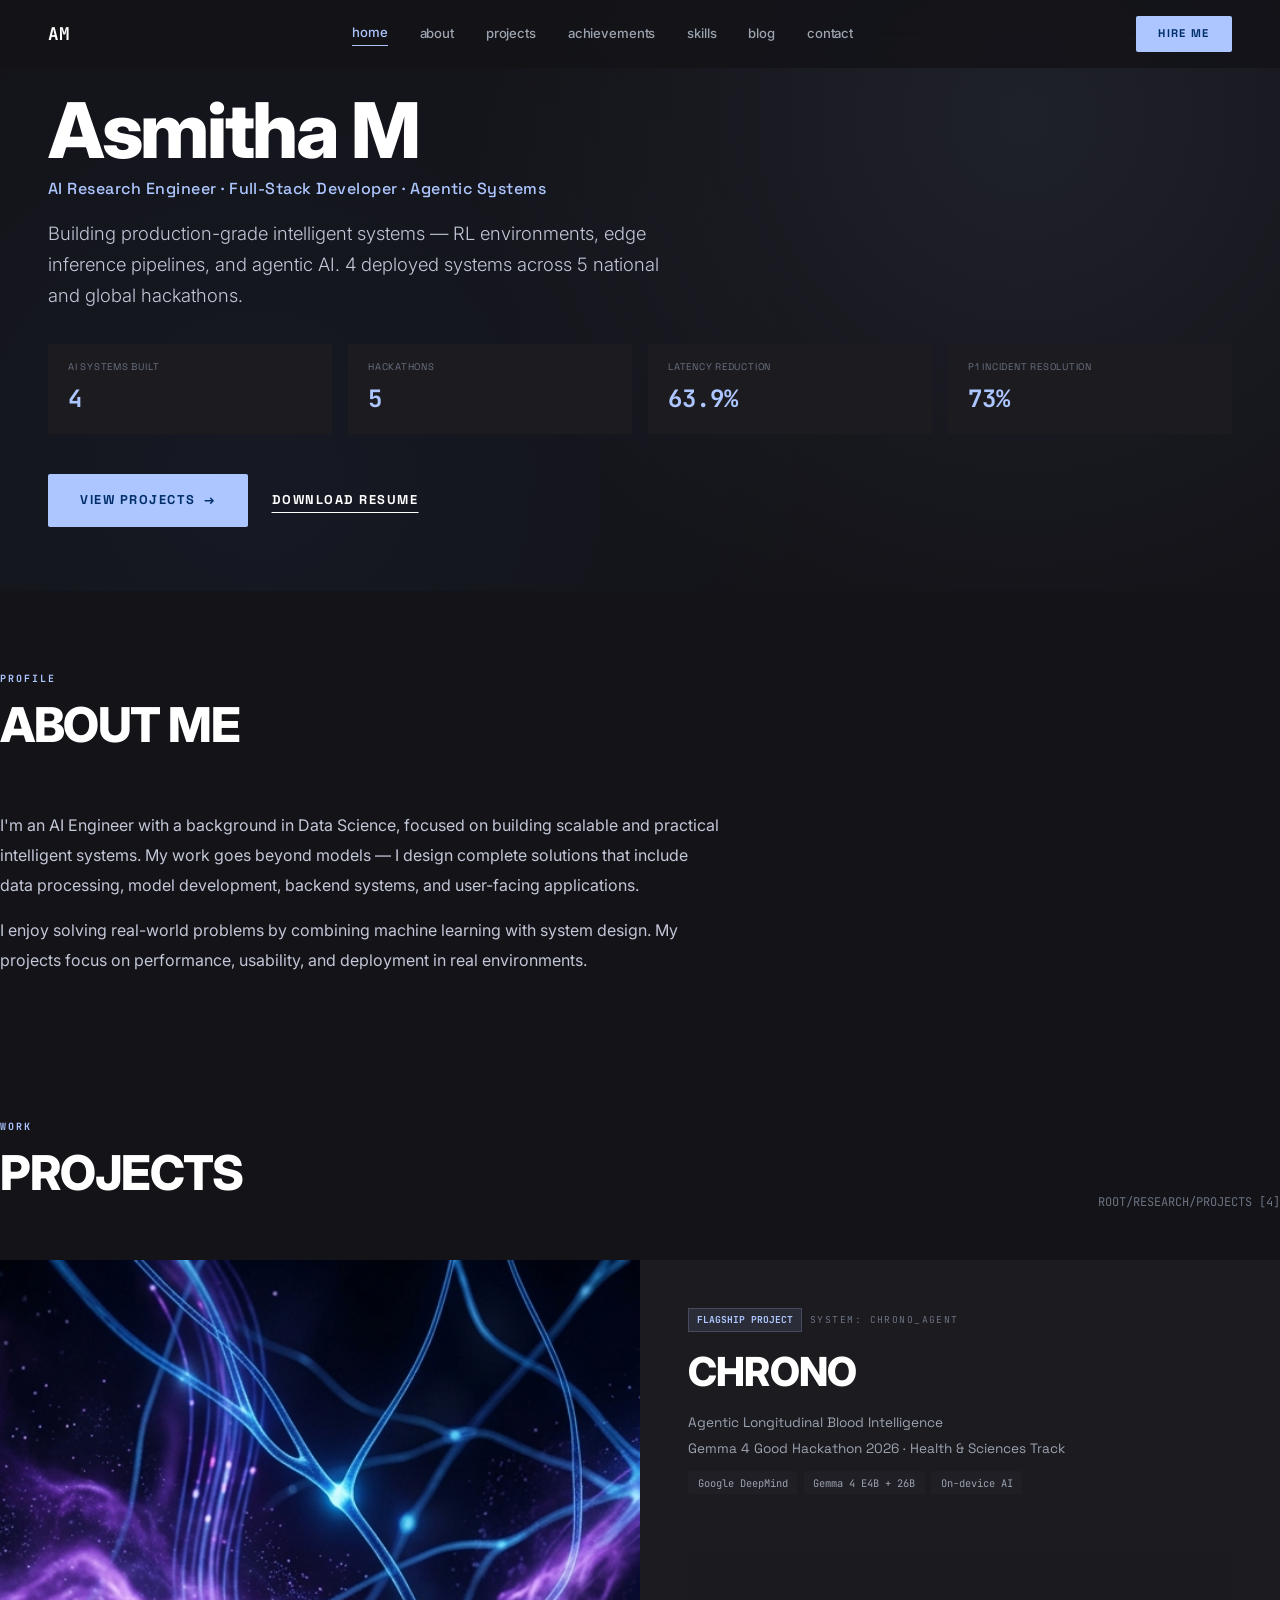
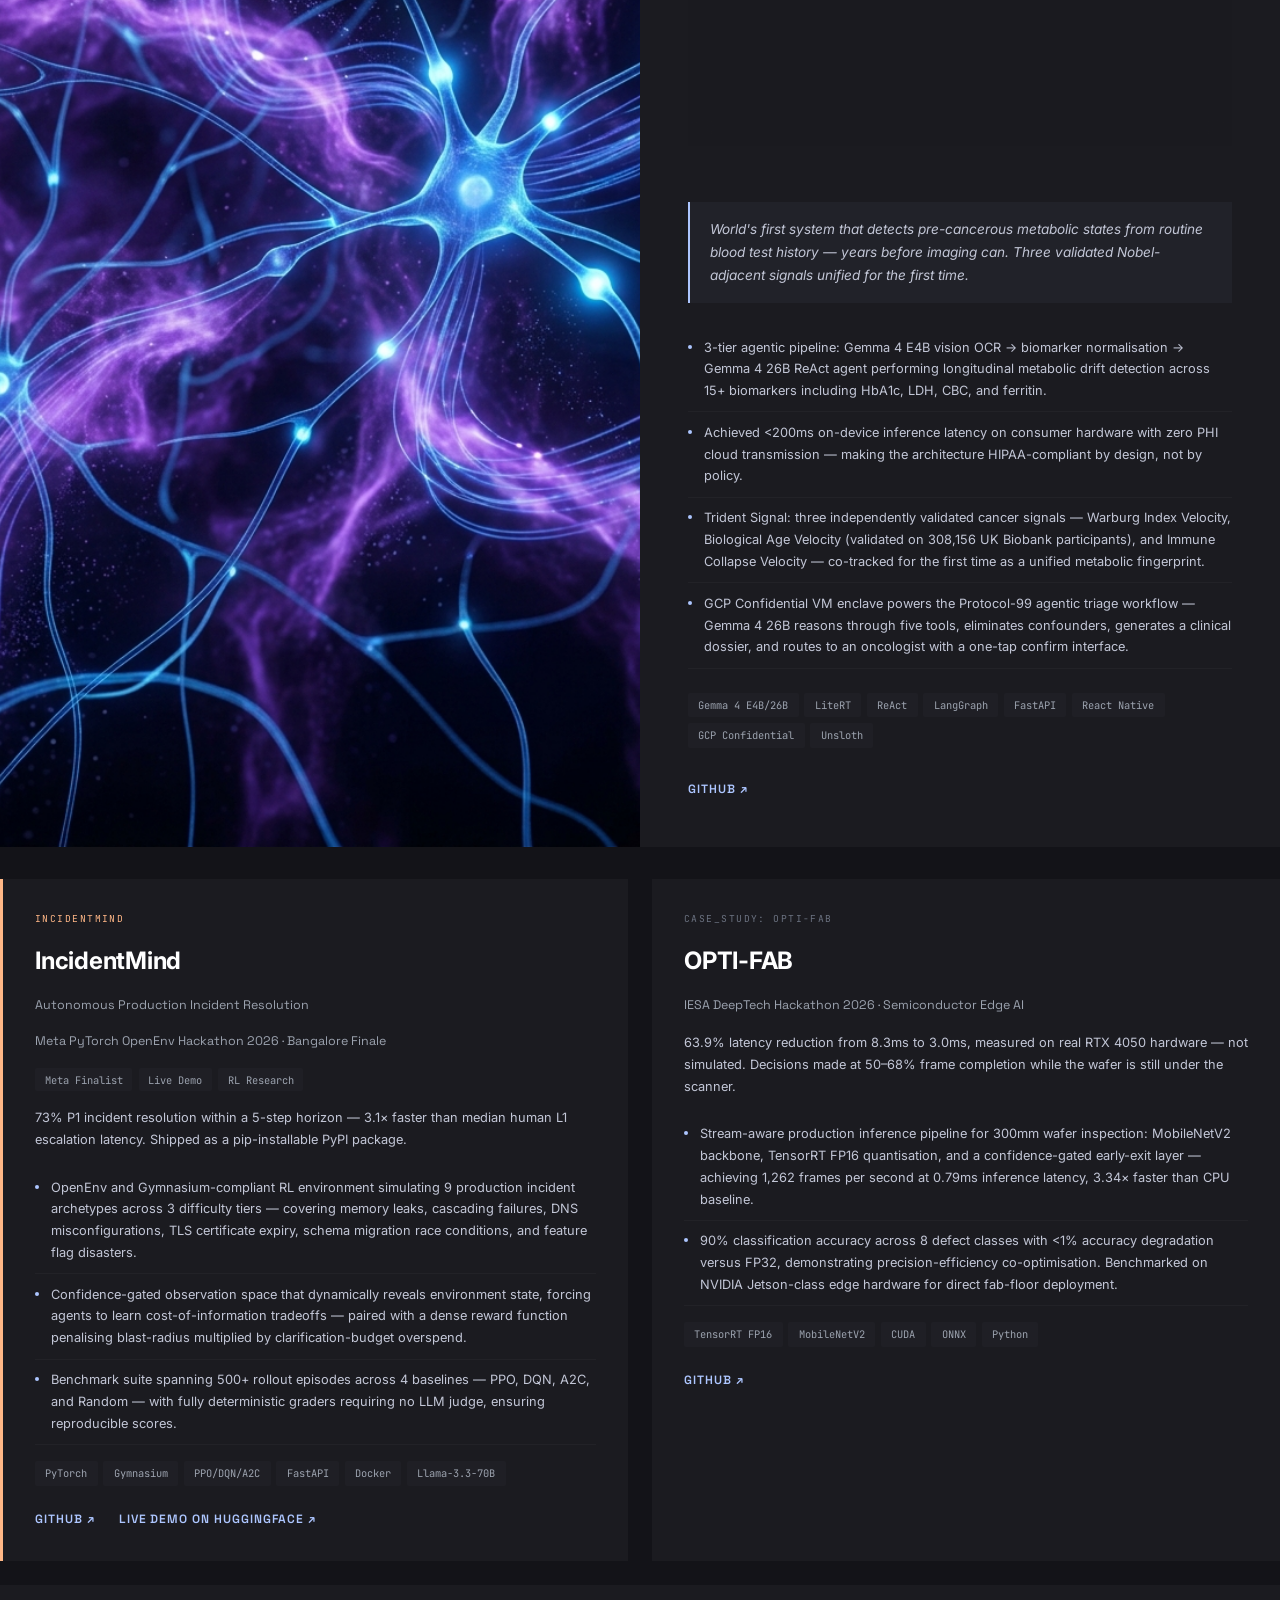
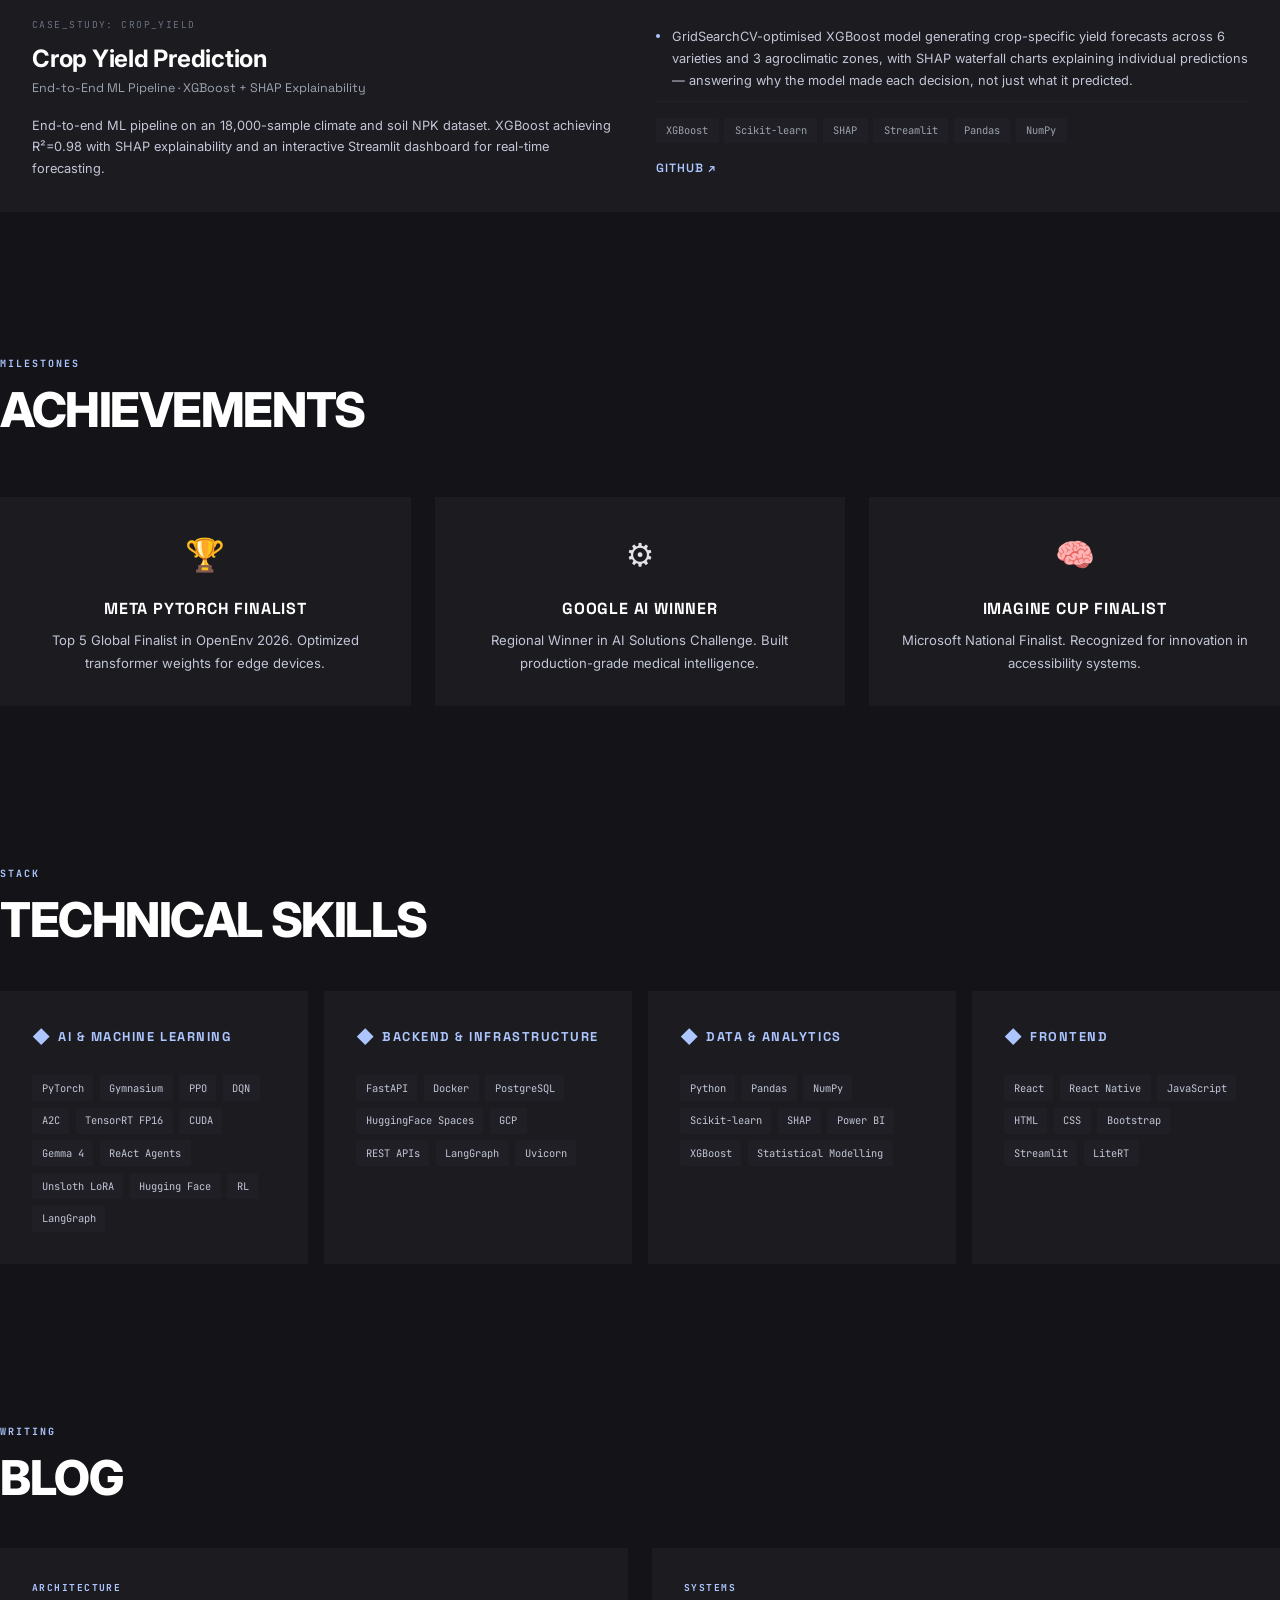
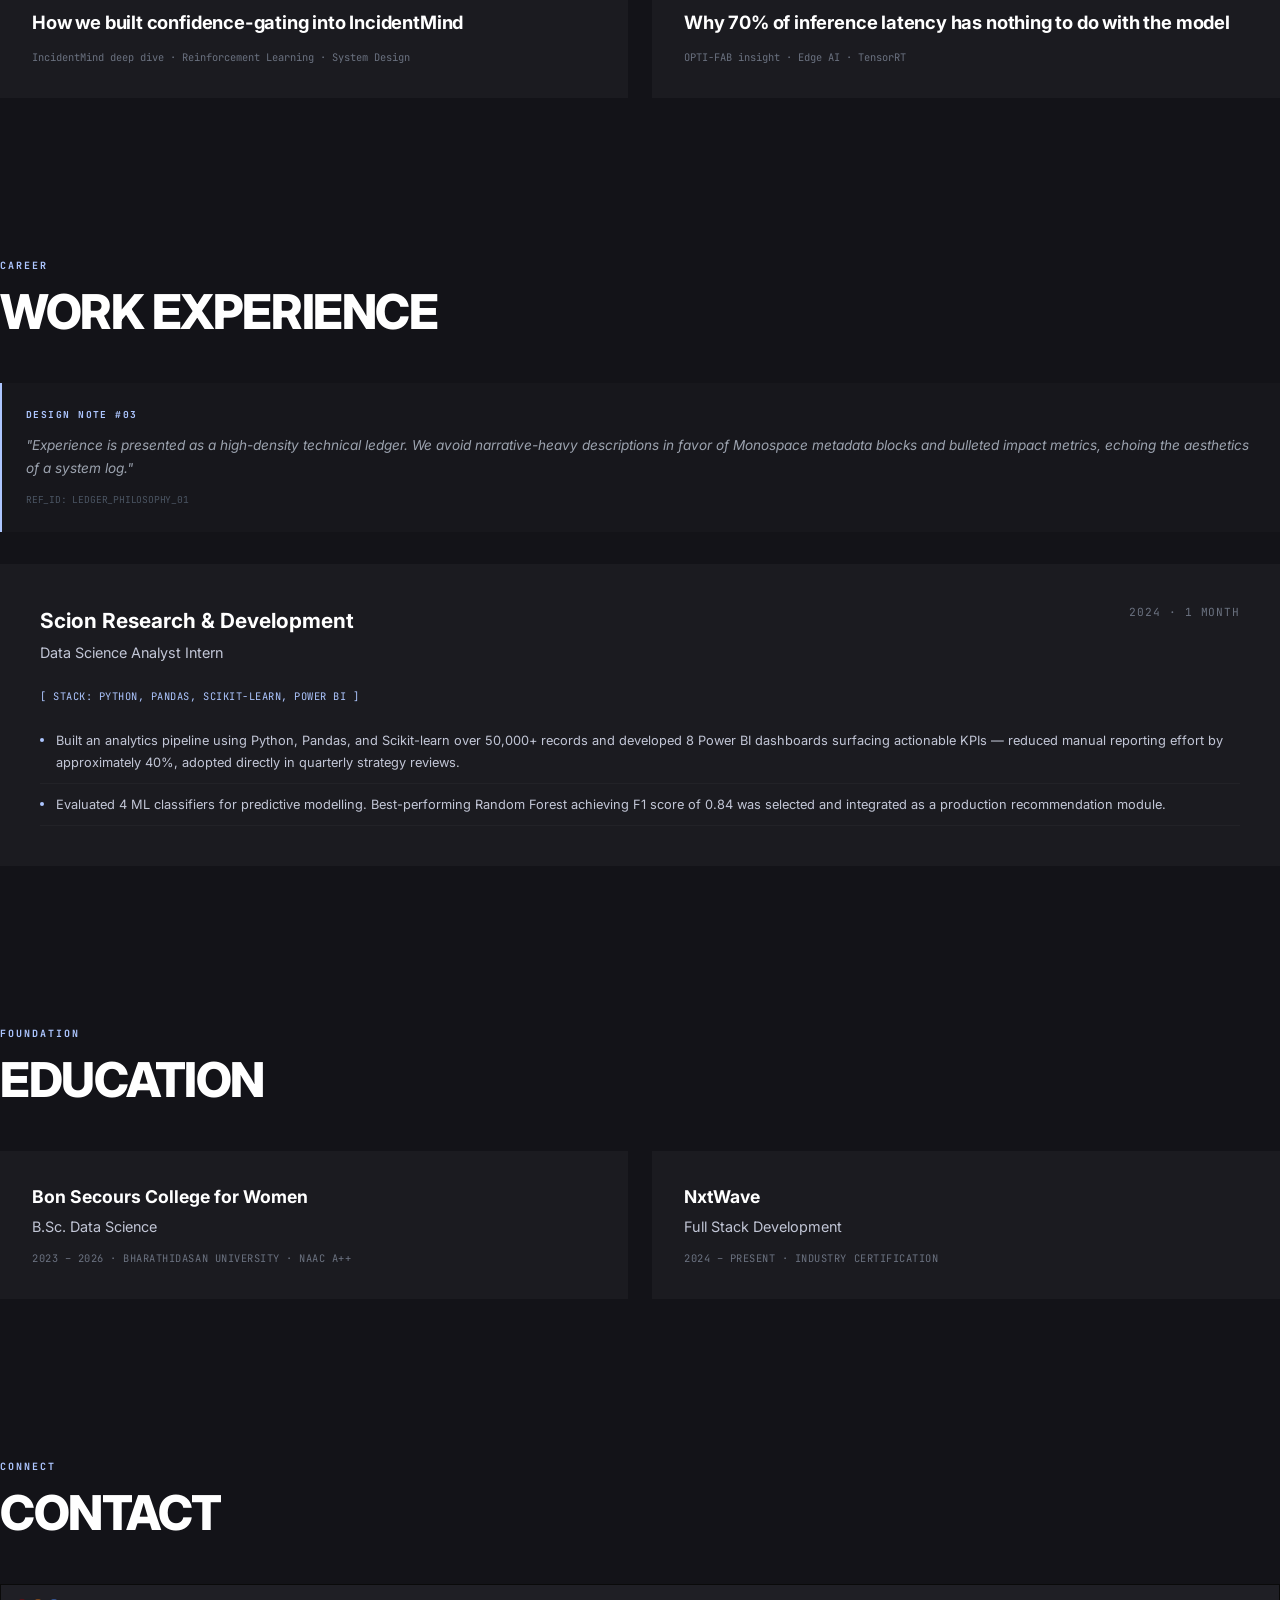
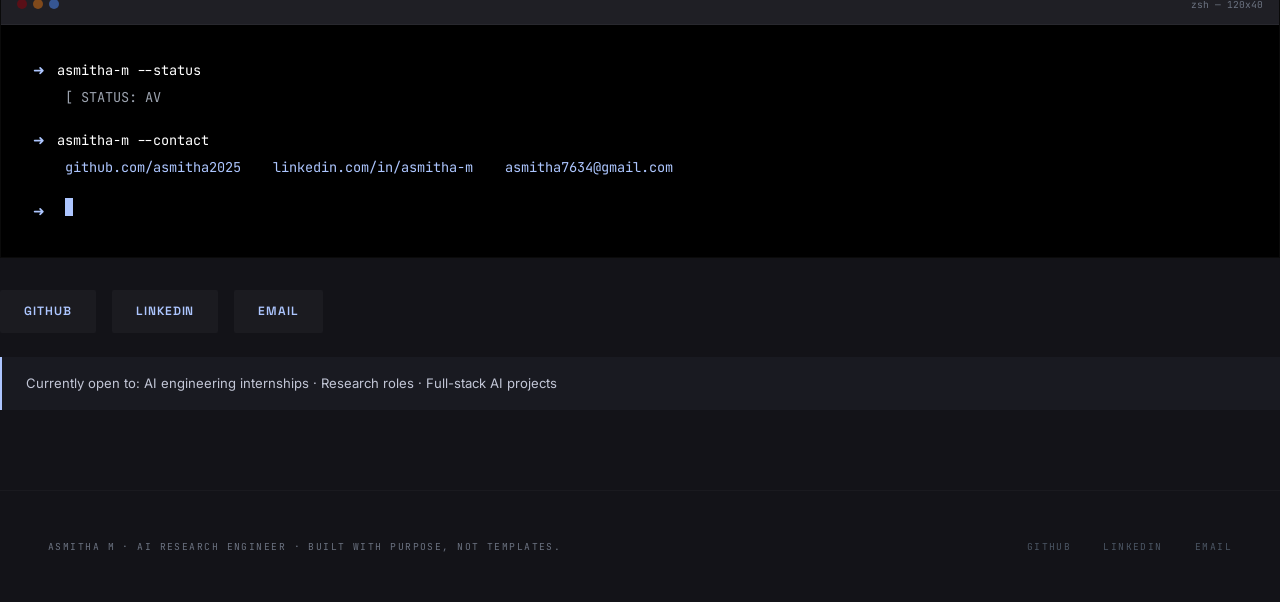
==== commit 48026868: "update resume link and reduce padding" ====
--- a/index.html
+++ b/index.html
@@ -14,8 +14,9 @@
   <div class="header-logo">AM</div>
   <nav class="header-nav" id="main-nav">
     <a href="#home" class="active">home</a>
+    <a href="#about">about</a>
     <a href="#projects">projects</a>
-    <a href="#hackathons">hackathons</a>
+    <a href="#achievements">achievements</a>
     <a href="#skills">skills</a>
     <a href="#blog">blog</a>
     <a href="#contact">contact</a>
@@ -56,8 +57,22 @@
       </div>
       <div class="hero-actions">
         <a href="#projects" class="btn-primary">View Projects <span class="arrow">→</span></a>
-        <button class="btn-secondary">Download Resume</button>
-      </div>
+        <a href="asmitha1.pdf" download class="btn-secondary">Download Resume</a>
+      </div>
+  </div>
+</section>
+
+<!-- ═══════════ ABOUT ME ═══════════ -->
+<section class="about container" id="about">
+  <div class="section-header">
+    <div>
+      <div class="section-label">PROFILE</div>
+      <h2 class="section-title">About Me</h2>
+    </div>
+  </div>
+  <div class="about-content fade-in">
+    <p>I'm an AI Engineer with a background in Data Science, focused on building scalable and practical intelligent systems. My work goes beyond models — I design complete solutions that include data processing, model development, backend systems, and user-facing applications.</p>
+    <p>I enjoy solving real-world problems by combining machine learning with system design. My projects focus on performance, usability, and deployment in real environments.</p>
   </div>
 </section>
 
@@ -92,6 +107,15 @@
             <span class="project-badge-sm">On-device AI</span>
           </div>
         </div>
+
+        <div class="design-note">
+          <div class="design-note-header">
+            <span>Design Note #02</span>
+          </div>
+          <p>"The CHRONO architecture prioritizes extreme on-device efficiency. By using a 3-tier agentic pipeline, we bypass the need for PHI cloud transmission, making HIPAA compliance a technical property of the code, not just a policy."</p>
+          <div class="ref">REF_ID: CHRONO_SYSTEM_V1</div>
+        </div>
+
         <div class="project-quote">
           World's first system that detects pre-cancerous metabolic states from routine blood test history — years before imaging can. Three validated Nobel-adjacent signals unified for the first time.
         </div>
@@ -112,8 +136,7 @@
           <span class="stack-pill">Unsloth</span>
         </div>
         <div class="project-links">
-          <a href="#" class="project-link">GitHub ↗</a>
-          <a href="#" class="project-link">35-Page Technical Report ↗</a>
+          <a href="https://github.com/asmitha2025/CHRONO-V1" class="project-link" target="_blank">GitHub ↗</a>
         </div>
       </div>
     </div>
@@ -209,72 +232,29 @@
   </div>
 </section>
 
-<!-- ═══════════ HACKATHONS ═══════════ -->
-<section class="hackathons" id="hackathons">
-  <div class="container">
-    <div class="hack-grid">
-      <div class="hack-intro">
-        <div class="section-label">RECOGNITION</div>
-        <h2 class="section-title" style="line-height:1.05;">Hackathons &<br/>Competitions</h2>
-        <p>// Chronology of competitive<br/>intelligence testing.</p>
-      </div>
-      <div class="timeline">
-        <!-- Entry 1 -->
-        <div class="timeline-item featured fade-in">
-          <div class="timeline-dot"></div>
-          <div class="timeline-row">
-            <div>
-              <div class="section-label" style="font-size:0.6rem;">2026</div>
-              <div class="timeline-name">Meta PyTorch OpenEnv 2026</div>
-            </div>
-          </div>
-          <p class="timeline-desc">Bangalore Finale, April 25–26 · Built IncidentMind — an ambiguity-aware RL environment for autonomous production incident resolution · Recognised as top cohort in applied reinforcement learning nationally</p>
-        </div>
-        <!-- Entry 2 -->
-        <div class="timeline-item fade-in">
-          <div class="timeline-dot"></div>
-          <div class="timeline-row">
-            <div>
-              <div class="section-label" style="font-size:0.6rem; color:var(--neutral-500);">2026</div>
-              <div class="timeline-name">Google DeepMind · Gemma 4 Good Hackathon 2026</div>
-            </div>
-          </div>
-          <p class="timeline-desc">Health & Sciences Track · Built CHRONO — the world's first agentic metabolic cancer fingerprint engine, running Gemma 4 E4B and 26B entirely on-device for private longitudinal health intelligence</p>
-        </div>
-        <!-- Entry 3 -->
-        <div class="timeline-item fade-in">
-          <div class="timeline-dot"></div>
-          <div class="timeline-row">
-            <div>
-              <div class="section-label" style="font-size:0.6rem; color:var(--neutral-500);">2026</div>
-              <div class="timeline-name">Microsoft Imagine Cup 2026</div>
-            </div>
-          </div>
-          <p class="timeline-desc">Global student technology competition · AI innovation track · One of the most recognised student engineering competitions worldwide</p>
-        </div>
-        <!-- Entry 4 -->
-        <div class="timeline-item fade-in">
-          <div class="timeline-dot"></div>
-          <div class="timeline-row">
-            <div>
-              <div class="section-label" style="font-size:0.6rem; color:var(--neutral-500);">2026</div>
-              <div class="timeline-name">IESA DeepTech Hackathon 2026</div>
-            </div>
-          </div>
-          <p class="timeline-desc">Semiconductor and deep tech track · Built OPTI-FAB — a stream-aware edge inference pipeline for real-time wafer defect detection · Directly validated by industry professionals in the semiconductor sector</p>
-        </div>
-        <!-- Entry 5 -->
-        <div class="timeline-item fade-in">
-          <div class="timeline-dot"></div>
-          <div class="timeline-row">
-            <div>
-              <div class="section-label" style="font-size:0.6rem; color:var(--neutral-500);">2026</div>
-              <div class="timeline-name">UIDAI Data Hackathon 2026</div>
-            </div>
-          </div>
-          <p class="timeline-desc">National government-backed data challenge · Built a predictive analytics pipeline on government administrative data</p>
-        </div>
-      </div>
+<!-- ═══════════ ACHIEVEMENTS ═══════════ -->
+<section class="achievements container" id="achievements">
+  <div class="section-header">
+    <div>
+      <div class="section-label">MILESTONES</div>
+      <h2 class="section-title">Achievements</h2>
+    </div>
+  </div>
+  <div class="achievements-grid stagger">
+    <div class="achievement-card fade-in">
+      <div class="achievement-icon">🏆</div>
+      <h3>Meta PyTorch Finalist</h3>
+      <p>Top 5 Global Finalist in OpenEnv 2026. Optimized transformer weights for edge devices.</p>
+    </div>
+    <div class="achievement-card fade-in">
+      <div class="achievement-icon">⚙️</div>
+      <h3>Google AI Winner</h3>
+      <p>Regional Winner in AI Solutions Challenge. Built production-grade medical intelligence.</p>
+    </div>
+    <div class="achievement-card fade-in">
+      <div class="achievement-icon">🧠</div>
+      <h3>Imagine Cup Finalist</h3>
+      <p>Microsoft National Finalist. Recognized for innovation in accessibility systems.</p>
     </div>
   </div>
 </section>
@@ -345,6 +325,13 @@
 <section class="experience container" id="experience">
   <div class="section-label">CAREER</div>
   <h2 class="section-title">Work Experience</h2>
+  <div class="design-note">
+    <div class="design-note-header">
+      <span>Design Note #03</span>
+    </div>
+    <p>"Experience is presented as a high-density technical ledger. We avoid narrative-heavy descriptions in favor of Monospace metadata blocks and bulleted impact metrics, echoing the aesthetics of a system log."</p>
+    <div class="ref">REF_ID: LEDGER_PHILOSOPHY_01</div>
+  </div>
   <div class="exp-card fade-in">
     <div class="exp-header">
       <div>
@@ -352,6 +339,9 @@
         <div class="exp-role">Data Science Analyst Intern</div>
       </div>
       <div class="exp-duration">2024 · 1 month</div>
+    </div>
+    <div class="font-mono" style="font-size:0.65rem; color:var(--primary); margin-bottom:1rem; text-transform:uppercase; letter-spacing:0.05em;">
+      [ STACK: Python, Pandas, Scikit-learn, Power BI ]
     </div>
     <ul class="project-bullets">
       <li>Built an analytics pipeline using Python, Pandas, and Scikit-learn over 50,000+ records and developed 8 Power BI dashboards surfacing actionable KPIs — reduced manual reporting effort by approximately 40%, adopted directly in quarterly strategy reviews.</li>
@@ -393,7 +383,7 @@
     </div>
     <div class="terminal-body">
       <div class="terminal-prompt"><span class="arrow">➜</span><span class="cmd">asmitha-m --status</span></div>
-      <div class="terminal-output">
+      <div class="terminal-output" id="terminal-output">
         [ STATUS: AVAILABLE_FOR_HIRE ]<br/>
         [ EMAIL: asmitha7634@gmail.com ]<br/>
         [ INTERESTS: Agentic LLMs, Medical Signal AI, Low-Latency Ops ]
@@ -401,7 +391,7 @@
       <div class="terminal-prompt" style="margin-top:1rem;"><span class="arrow">➜</span><span class="cmd">asmitha-m --contact</span></div>
       <div class="terminal-links">
         <a href="https://github.com/asmitha2025" target="_blank">github.com/asmitha2025</a>
-        <a href="#" target="_blank">linkedin.com/in/asmitha-m</a>
+        <a href="https://www.linkedin.com/in/asmitha-m-1695b331b/" target="_blank">linkedin.com/in/asmitha-m</a>
         <a href="mailto:asmitha7634@gmail.com">asmitha7634@gmail.com</a>
       </div>
       <div class="terminal-prompt" style="margin-top:1rem;"><span class="arrow">➜</span><span class="terminal-cursor"></span></div>
@@ -409,7 +399,7 @@
   </div>
   <div class="contact-actions">
     <a href="https://github.com/asmitha2025" target="_blank" class="contact-btn">GitHub</a>
-    <a href="#" class="contact-btn">LinkedIn</a>
+    <a href="https://www.linkedin.com/in/asmitha-m-1695b331b/" target="_blank" class="contact-btn">LinkedIn</a>
     <a href="mailto:asmitha7634@gmail.com" class="contact-btn">Email</a>
   </div>
   <div class="open-to">
@@ -422,7 +412,7 @@
   <div class="footer-text">Asmitha M · AI Research Engineer · Built with purpose, not templates.</div>
   <div class="footer-links">
     <a href="https://github.com/asmitha2025" target="_blank">GitHub</a>
-    <a href="#">LinkedIn</a>
+    <a href="https://www.linkedin.com/in/asmitha-m-1695b331b/" target="_blank">LinkedIn</a>
     <a href="mailto:asmitha7634@gmail.com">Email</a>
   </div>
 </footer>
@@ -457,6 +447,45 @@
 navLinks.forEach(a => a.addEventListener('click', () => {
   document.getElementById('main-nav').classList.remove('open');
 }));
+
+// Terminal Typing Effect
+const terminalLines = [
+  '[ STATUS: AVAILABLE_FOR_HIRE ]',
+  '[ EMAIL: asmitha7634@gmail.com ]',
+  '[ INTERESTS: Agentic LLMs, Medical Signal AI, Low-Latency Ops ]'
+];
+const terminalOutput = document.getElementById('terminal-output');
+if (terminalOutput) {
+  terminalOutput.innerHTML = '';
+  let lineIdx = 0;
+  function typeLine() {
+    if (lineIdx < terminalLines.length) {
+      let charIdx = 0;
+      let lineElem = document.createElement('div');
+      terminalOutput.appendChild(lineElem);
+      function typeChar() {
+        if (charIdx < terminalLines[lineIdx].length) {
+          lineElem.textContent += terminalLines[lineIdx][charIdx];
+          charIdx++;
+          setTimeout(typeChar, 30);
+        } else {
+          lineIdx++;
+          setTimeout(typeLine, 500);
+        }
+      }
+      typeChar();
+    }
+  }
+  
+  // Start typing when section is visible
+  const terminalObserver = new IntersectionObserver((entries) => {
+    if (entries[0].isIntersecting) {
+      typeLine();
+      terminalObserver.unobserve(entries[0].target);
+    }
+  }, { threshold: 0.5 });
+  terminalObserver.observe(terminalOutput);
+}
 </script>
 </body>
 </html>
--- a/styles.css
+++ b/styles.css
@@ -127,7 +127,13 @@
 }
 
 /* ── Hero ── */
-.hero { padding-top: 7rem; padding-bottom: 4rem; }
+.hero {
+  padding-top: 6rem;
+  padding-bottom: 4rem;
+  background: radial-gradient(circle at 80% 20%, rgba(173, 198, 255, 0.08) 0%, transparent 50%),
+              radial-gradient(circle at 20% 80%, rgba(77, 142, 255, 0.05) 0%, transparent 50%);
+  position: relative;
+}
 .hero-grid { display: grid; grid-template-columns: 1fr 380px; gap: 3rem; align-items: start; }
 @media (max-width: 1024px) { .hero-grid { grid-template-columns: 1fr; } .hero-aside { display: none; } }
 
@@ -176,17 +182,95 @@
 }
 .btn-secondary:hover { color: var(--primary); }
 
-/* Design Note aside */
+/* Design Note Component */
 .design-note {
   border-left: 2px solid var(--primary);
   background: rgba(27, 27, 32, 0.6);
-  padding: 2rem; backdrop-filter: blur(12px);
-  position: sticky; top: 8rem;
-}
-.design-note-header { display: flex; align-items: center; gap: 0.5rem; margin-bottom: 1rem; color: var(--primary); }
-.design-note-header span { font-family: 'JetBrains Mono', monospace; font-size: 0.6rem; text-transform: uppercase; letter-spacing: 0.15em; font-weight: 700; }
-.design-note p { font-size: 0.875rem; color: var(--neutral-400); line-height: 1.7; font-style: italic; }
-.design-note .ref { font-family: 'JetBrains Mono', monospace; font-size: 0.6rem; color: var(--neutral-600); text-transform: uppercase; letter-spacing: -0.02em; margin-top: 1.5rem; }
+  padding: 1.5rem;
+  backdrop-filter: blur(12px);
+  margin: 2rem 0;
+  display: flex;
+  flex-direction: column;
+  gap: 0.75rem;
+}
+.design-note-header {
+  display: flex;
+  align-items: center;
+  gap: 0.5rem;
+  color: var(--primary);
+}
+.design-note-header span {
+  font-family: 'JetBrains Mono', monospace;
+  font-size: 0.6rem;
+  text-transform: uppercase;
+  letter-spacing: 0.15em;
+  font-weight: 700;
+}
+.design-note p {
+  font-size: 0.85rem;
+  color: var(--neutral-400);
+  line-height: 1.7;
+  font-style: italic;
+}
+.design-note .ref {
+  font-family: 'JetBrains Mono', monospace;
+  font-size: 0.6rem;
+  color: var(--neutral-600);
+  text-transform: uppercase;
+  letter-spacing: -0.02em;
+}
+
+/* ── About Me ── */
+.about { padding: 5rem 0; }
+.about-content {
+  max-width: 720px;
+  margin-top: 2rem;
+}
+.about-content p {
+  font-size: 1rem;
+  color: var(--on-surface-variant);
+  line-height: 1.85;
+  margin-bottom: 1rem;
+}
+.about-content p:last-child { margin-bottom: 0; }
+
+/* ── Achievements ── */
+.achievements { padding: 5rem 0; }
+.achievements-grid {
+  display: grid;
+  grid-template-columns: repeat(3, 1fr);
+  gap: 1.5rem;
+  margin-top: 2rem;
+}
+@media (max-width: 768px) { .achievements-grid { grid-template-columns: 1fr; } }
+.achievement-card {
+  background: var(--surface-low);
+  padding: 2rem;
+  text-align: center;
+  transition: background 0.3s, transform 0.3s;
+}
+.achievement-card:hover {
+  background: var(--surface-container);
+  transform: translateY(-4px);
+}
+.achievement-icon {
+  font-size: 2rem;
+  margin-bottom: 1rem;
+}
+.achievement-card h3 {
+  font-family: 'Space Grotesk', sans-serif;
+  font-size: 1rem;
+  font-weight: 700;
+  color: #fff;
+  text-transform: uppercase;
+  letter-spacing: 0.05em;
+  margin-bottom: 0.5rem;
+}
+.achievement-card p {
+  font-size: 0.82rem;
+  color: var(--on-surface-variant);
+  line-height: 1.7;
+}
 
 /* ── Projects ── */
 .projects { padding: 4rem 0; }
@@ -197,6 +281,12 @@
 .flagship-card { background: var(--surface-low); overflow: hidden; margin-bottom: 2rem; }
 .flagship-grid { display: grid; grid-template-columns: 1fr 1fr; }
 @media (max-width: 900px) { .flagship-grid { grid-template-columns: 1fr; } }
+@media (max-width: 768px) {
+  .flagship-content { padding: 1.5rem; }
+  .project-card { padding: 1.5rem; }
+  .project-card div[style*="grid-template-columns"] { grid-template-columns: 1fr !important; }
+  .projects-grid { gap: 1rem; }
+}
 .flagship-img { height: 100%; min-height: 400px; overflow: hidden; position: relative; }
 .flagship-img img { width: 100%; height: 100%; object-fit: cover; transition: transform 8s ease; }
 .flagship-card:hover .flagship-img img { transform: scale(1.04); }
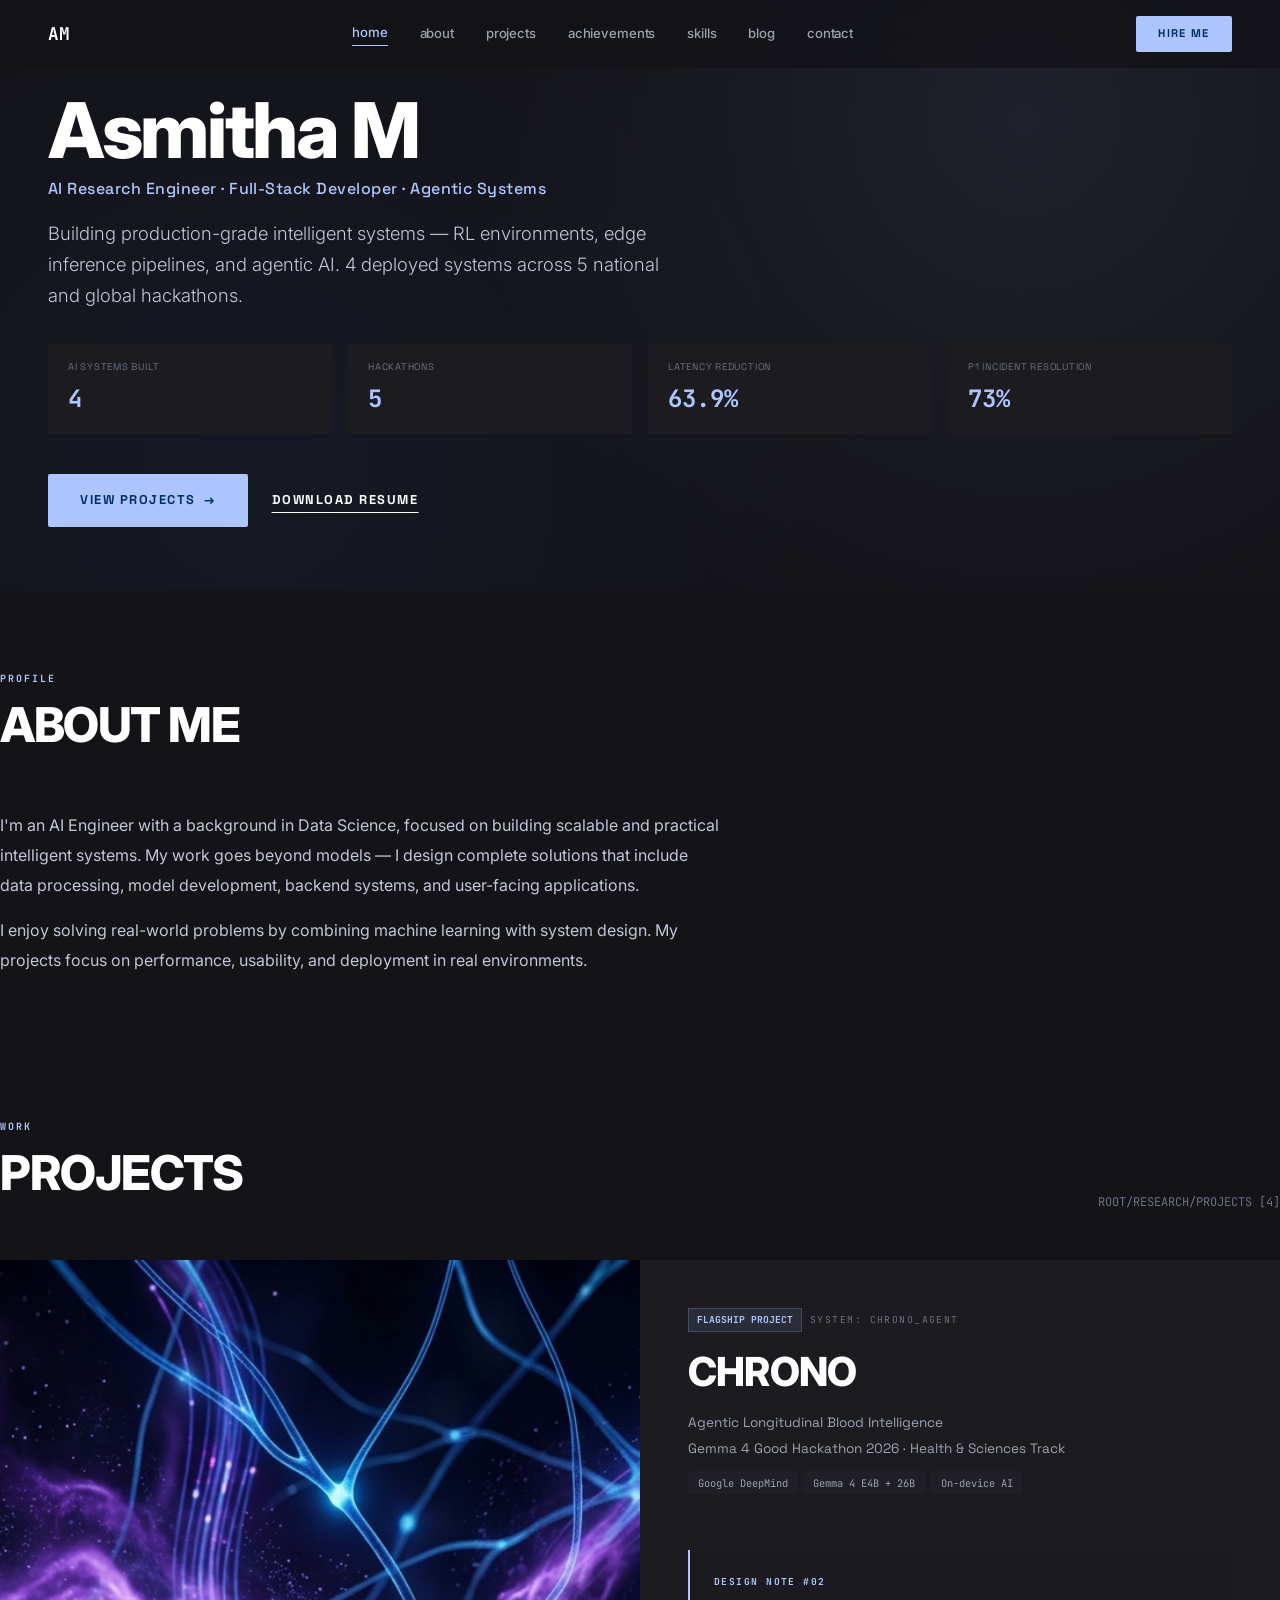
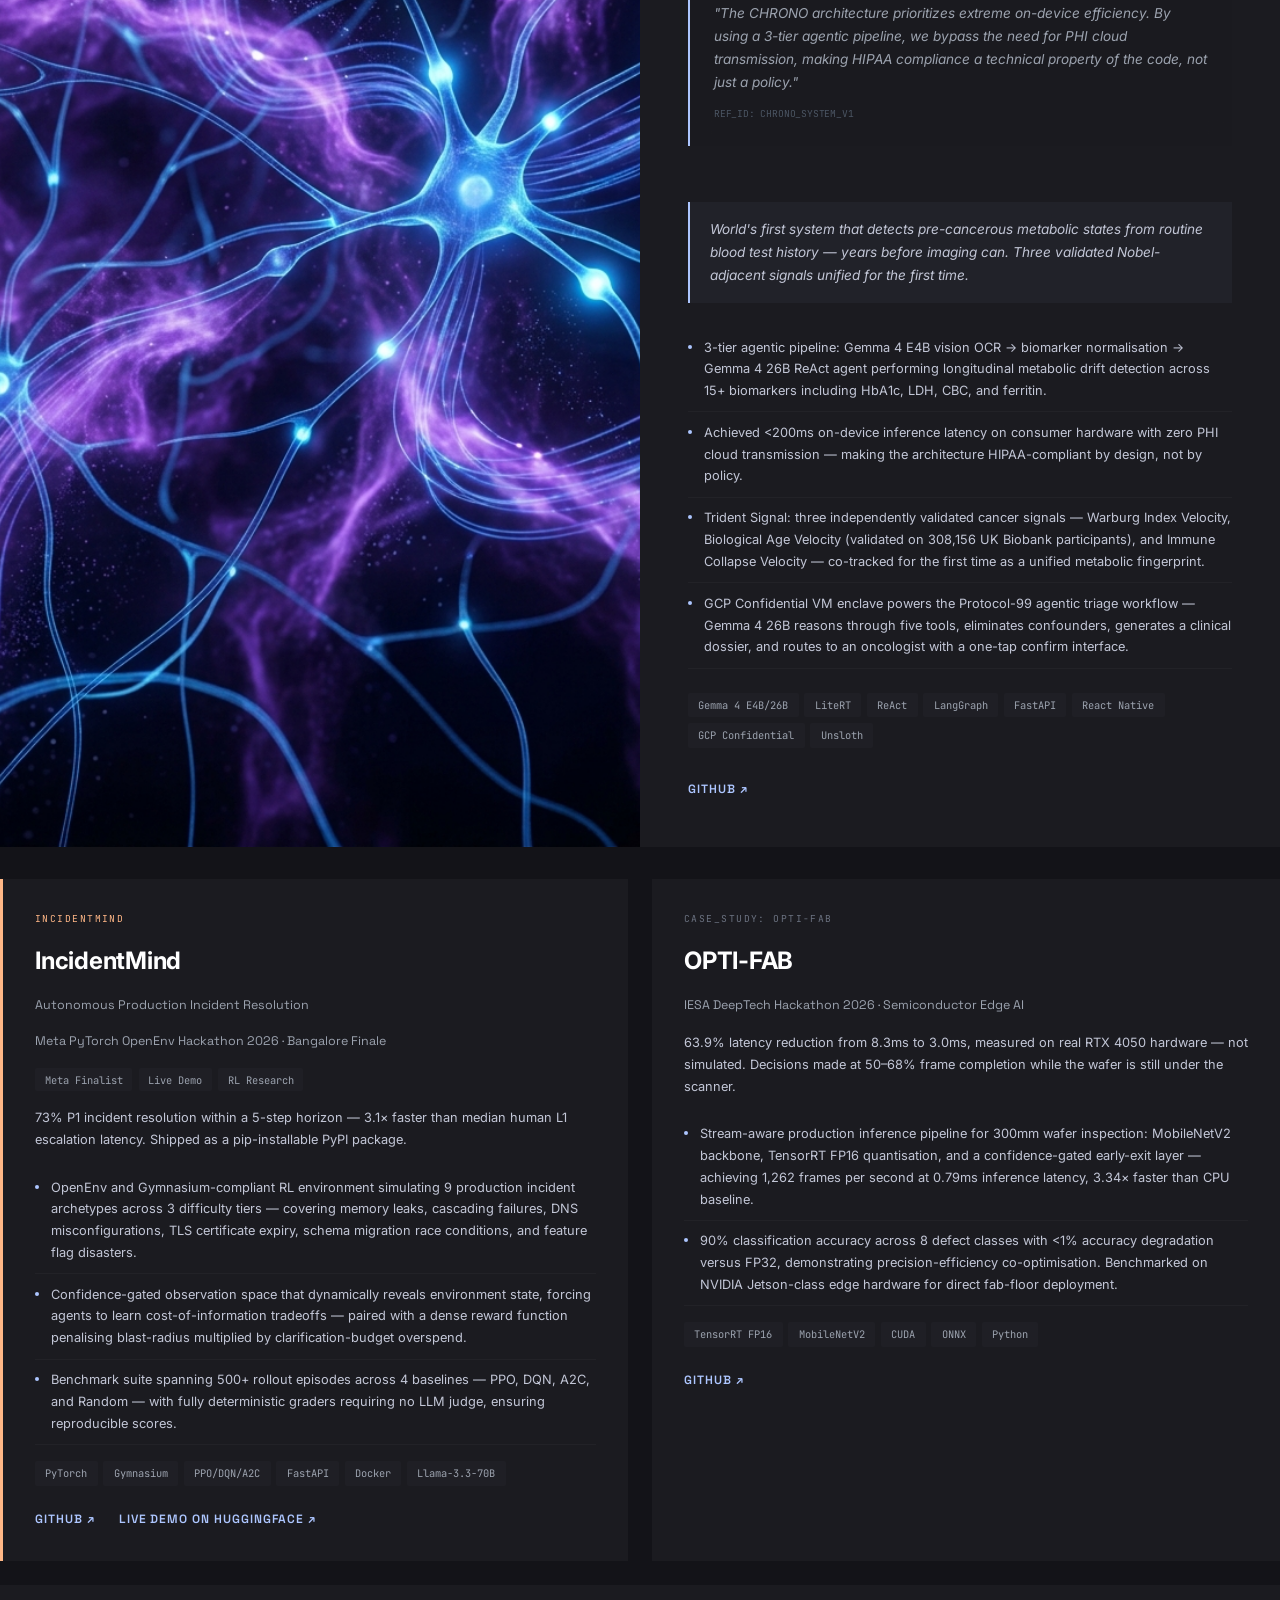
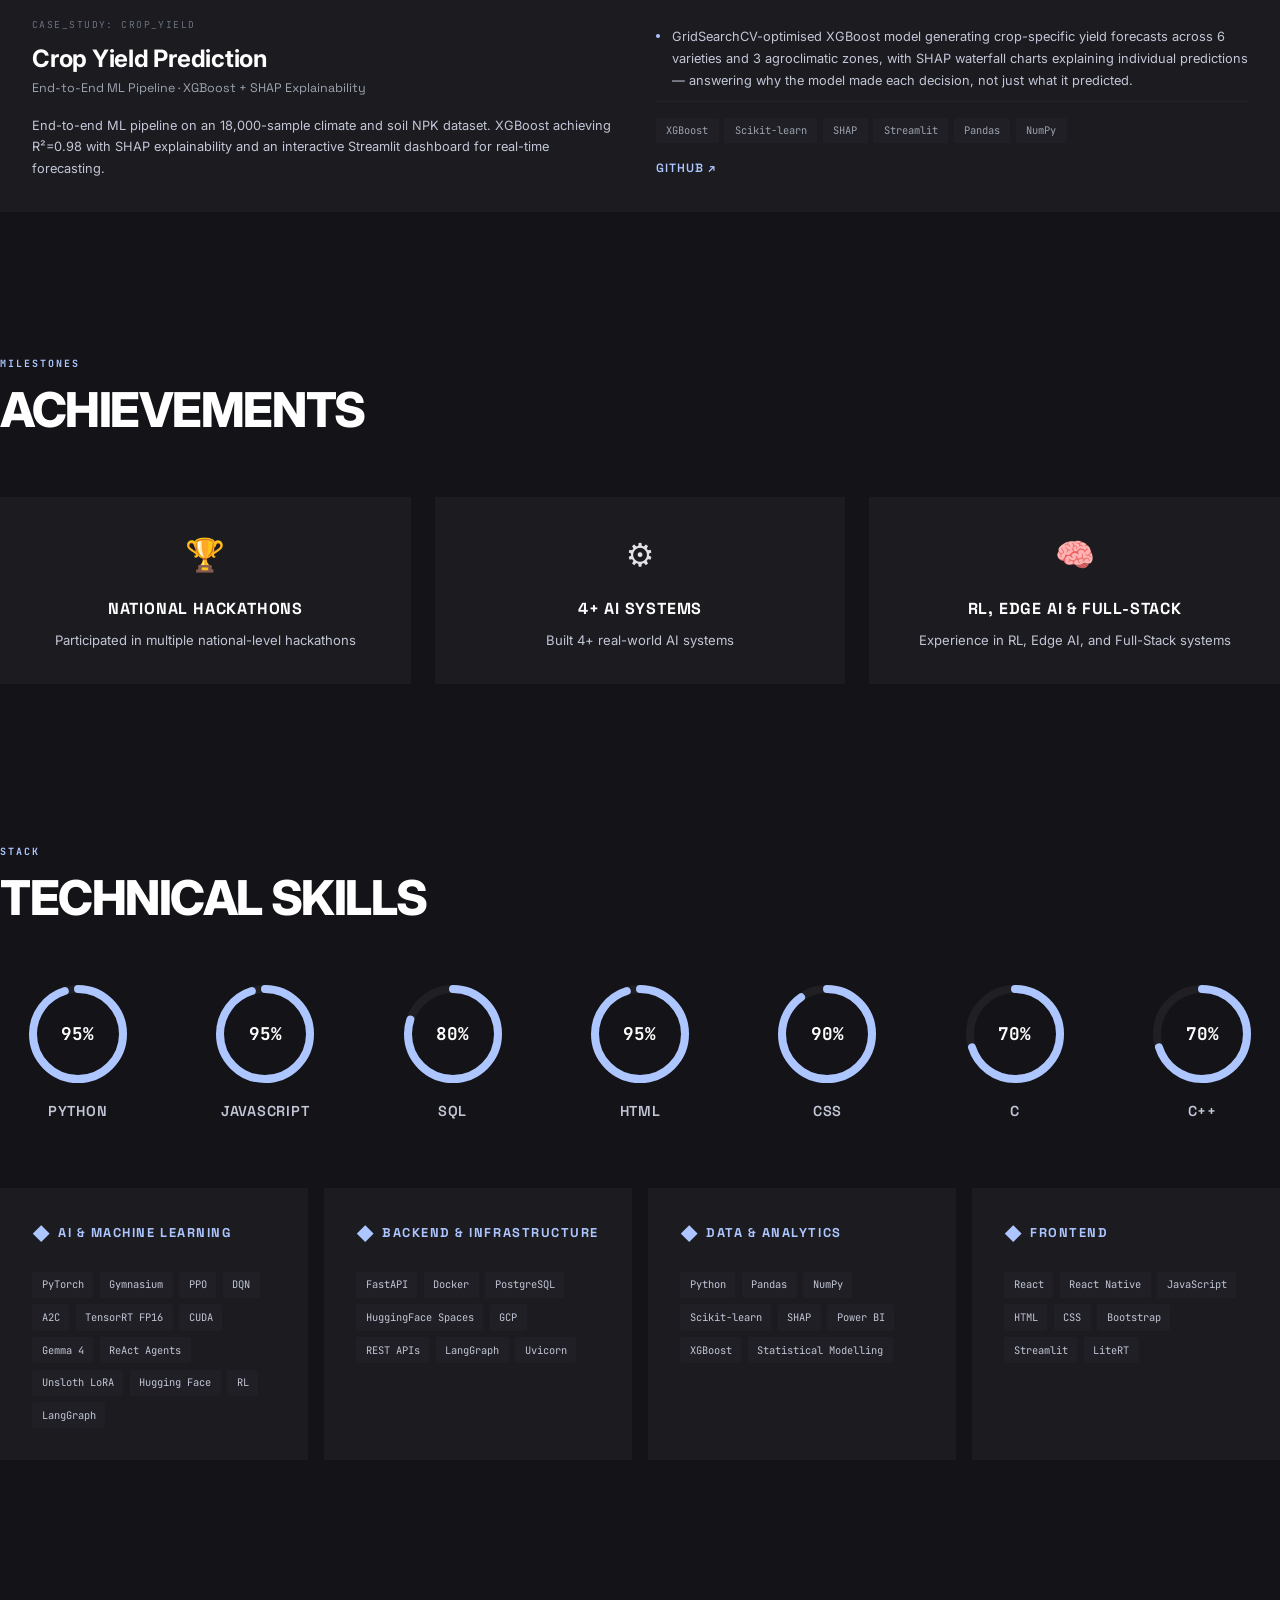
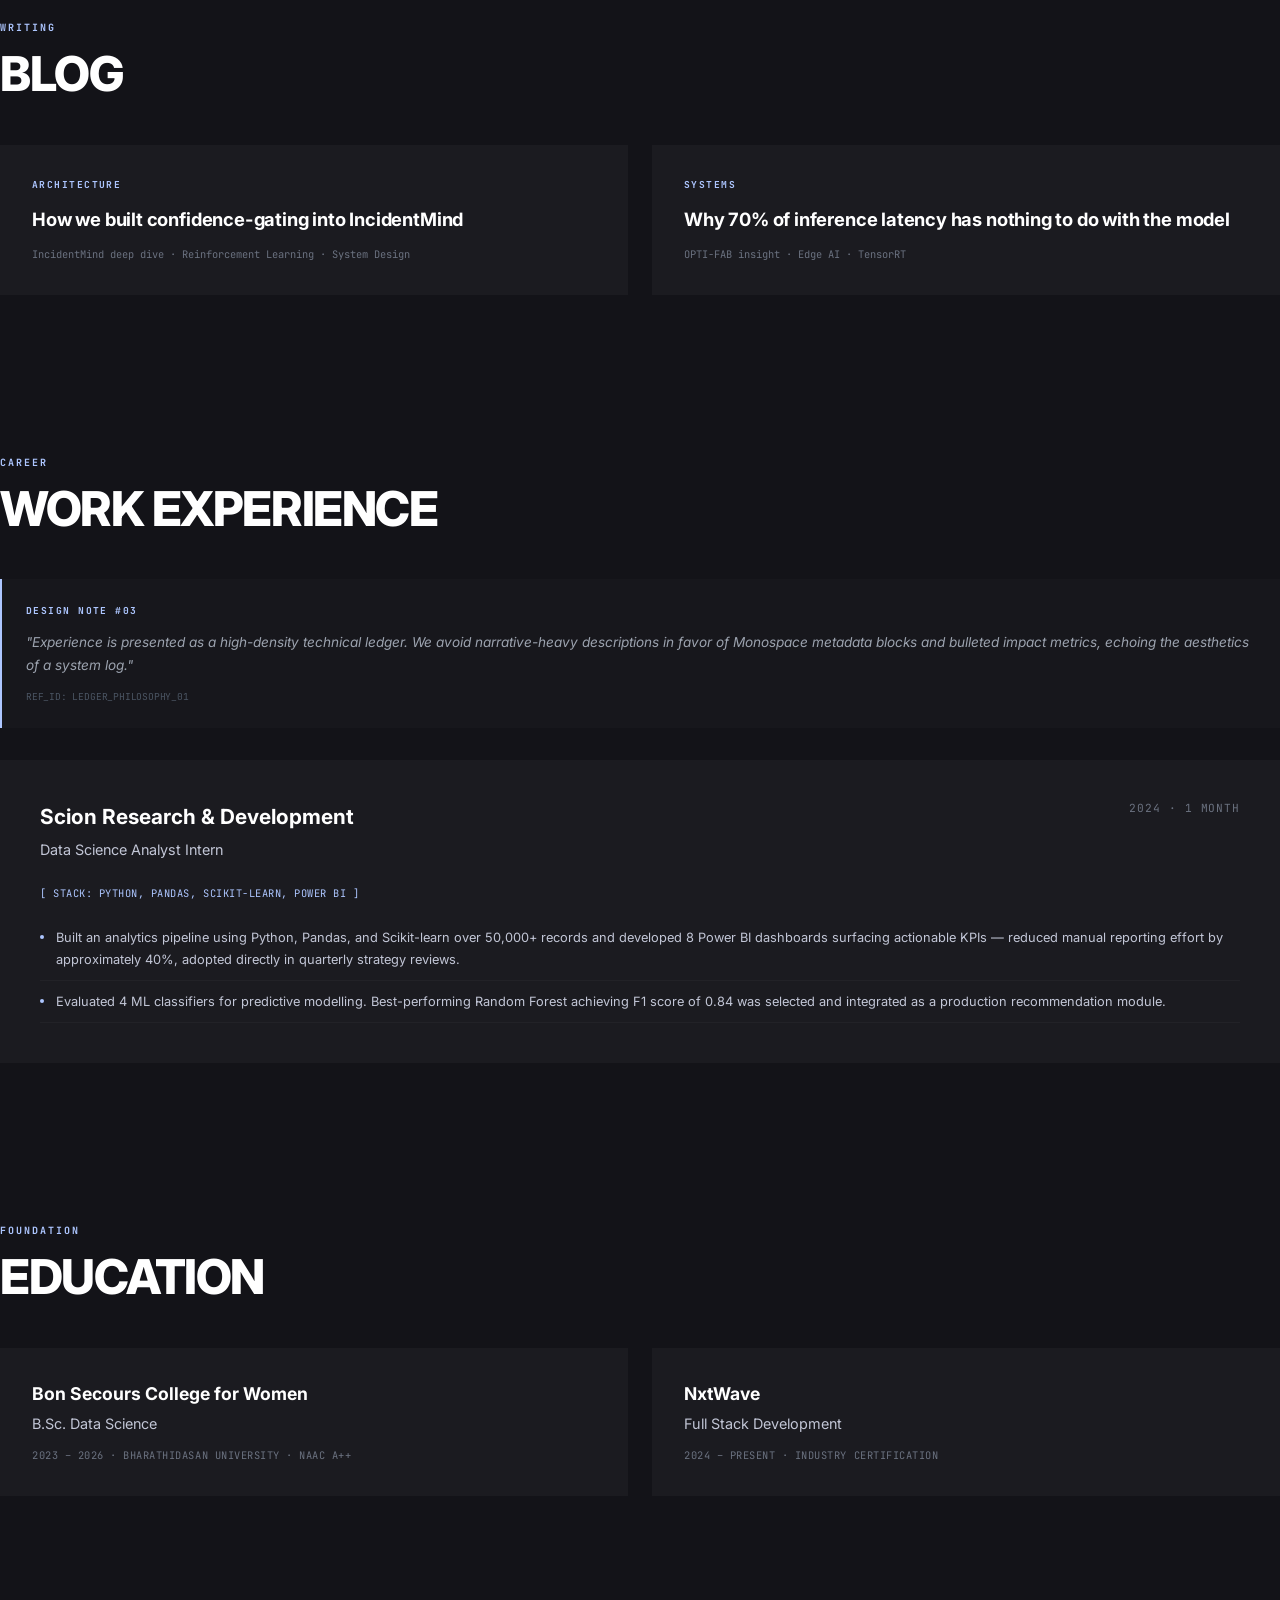
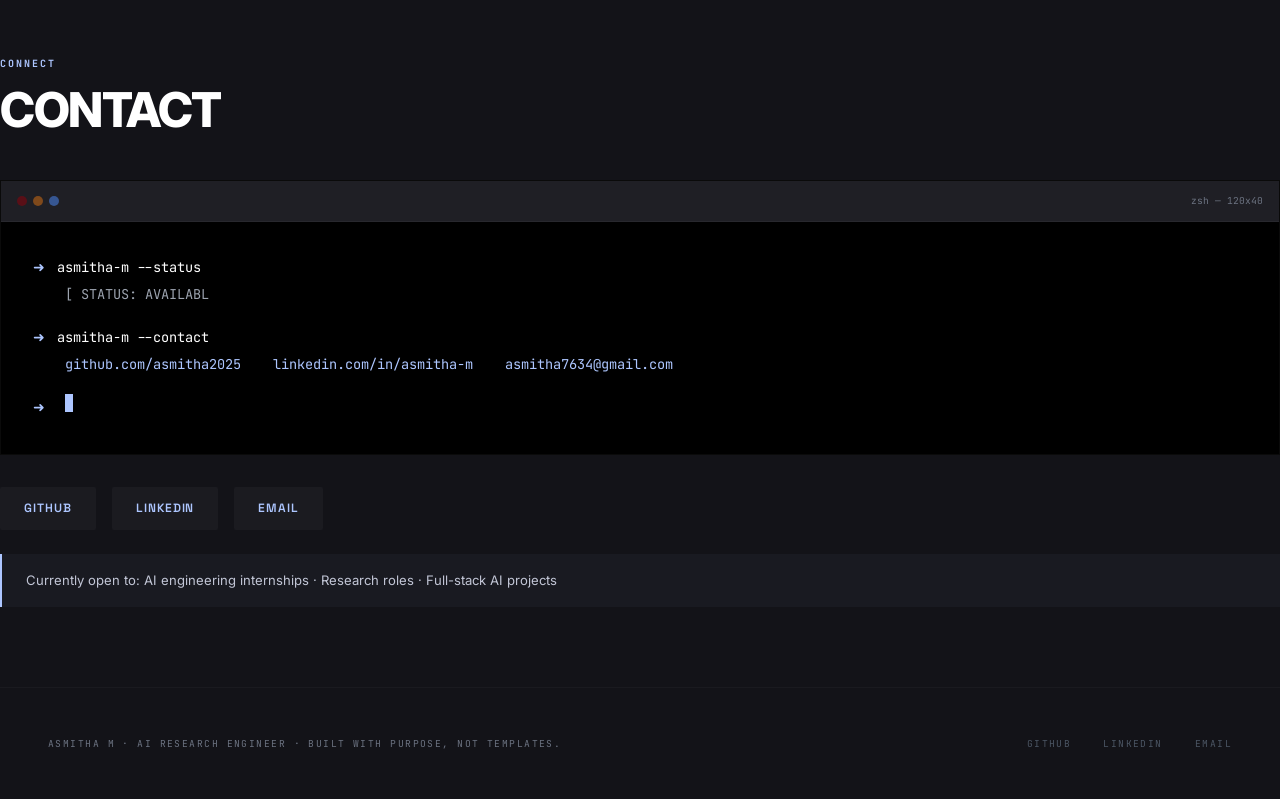
==== commit 95d69e1b: "Add circular programming language progress bars" ====
--- a/index.html
+++ b/index.html
@@ -243,18 +243,18 @@
   <div class="achievements-grid stagger">
     <div class="achievement-card fade-in">
       <div class="achievement-icon">🏆</div>
-      <h3>Meta PyTorch Finalist</h3>
-      <p>Top 5 Global Finalist in OpenEnv 2026. Optimized transformer weights for edge devices.</p>
+      <h3>National Hackathons</h3>
+      <p>Participated in multiple national-level hackathons</p>
     </div>
     <div class="achievement-card fade-in">
       <div class="achievement-icon">⚙️</div>
-      <h3>Google AI Winner</h3>
-      <p>Regional Winner in AI Solutions Challenge. Built production-grade medical intelligence.</p>
+      <h3>4+ AI Systems</h3>
+      <p>Built 4+ real-world AI systems</p>
     </div>
     <div class="achievement-card fade-in">
       <div class="achievement-icon">🧠</div>
-      <h3>Imagine Cup Finalist</h3>
-      <p>Microsoft National Finalist. Recognized for innovation in accessibility systems.</p>
+      <h3>RL, Edge AI & Full-Stack</h3>
+      <p>Experience in RL, Edge AI, and Full-Stack systems</p>
     </div>
   </div>
 </section>
@@ -263,6 +263,81 @@
 <section class="skills container" id="skills">
   <div class="section-label">STACK</div>
   <h2 class="section-title">Technical Skills</h2>
+
+  <!-- ── Programming Languages (Circular) ── -->
+  <div class="circular-skills stagger">
+    <div class="circular-skill">
+      <div class="progress-ring">
+        <svg>
+          <circle class="progress-ring-circle-bg" cx="50" cy="50" r="45"></circle>
+          <circle class="progress-ring-circle" cx="50" cy="50" r="45" stroke-dasharray="283" stroke-dashoffset="283" data-percent="95"></circle>
+        </svg>
+        <div class="progress-value">95%</div>
+      </div>
+      <span class="skill-name">Python</span>
+    </div>
+    <div class="circular-skill">
+      <div class="progress-ring">
+        <svg>
+          <circle class="progress-ring-circle-bg" cx="50" cy="50" r="45"></circle>
+          <circle class="progress-ring-circle" cx="50" cy="50" r="45" stroke-dasharray="283" stroke-dashoffset="283" data-percent="95"></circle>
+        </svg>
+        <div class="progress-value">95%</div>
+      </div>
+      <span class="skill-name">JavaScript</span>
+    </div>
+    <div class="circular-skill">
+      <div class="progress-ring">
+        <svg>
+          <circle class="progress-ring-circle-bg" cx="50" cy="50" r="45"></circle>
+          <circle class="progress-ring-circle" cx="50" cy="50" r="45" stroke-dasharray="283" stroke-dashoffset="283" data-percent="80"></circle>
+        </svg>
+        <div class="progress-value">80%</div>
+      </div>
+      <span class="skill-name">SQL</span>
+    </div>
+    <div class="circular-skill">
+      <div class="progress-ring">
+        <svg>
+          <circle class="progress-ring-circle-bg" cx="50" cy="50" r="45"></circle>
+          <circle class="progress-ring-circle" cx="50" cy="50" r="45" stroke-dasharray="283" stroke-dashoffset="283" data-percent="95"></circle>
+        </svg>
+        <div class="progress-value">95%</div>
+      </div>
+      <span class="skill-name">HTML</span>
+    </div>
+    <div class="circular-skill">
+      <div class="progress-ring">
+        <svg>
+          <circle class="progress-ring-circle-bg" cx="50" cy="50" r="45"></circle>
+          <circle class="progress-ring-circle" cx="50" cy="50" r="45" stroke-dasharray="283" stroke-dashoffset="283" data-percent="90"></circle>
+        </svg>
+        <div class="progress-value">90%</div>
+      </div>
+      <span class="skill-name">CSS</span>
+    </div>
+    <div class="circular-skill">
+      <div class="progress-ring">
+        <svg>
+          <circle class="progress-ring-circle-bg" cx="50" cy="50" r="45"></circle>
+          <circle class="progress-ring-circle" cx="50" cy="50" r="45" stroke-dasharray="283" stroke-dashoffset="283" data-percent="70"></circle>
+        </svg>
+        <div class="progress-value">70%</div>
+      </div>
+      <span class="skill-name">C</span>
+    </div>
+    <div class="circular-skill">
+      <div class="progress-ring">
+        <svg>
+          <circle class="progress-ring-circle-bg" cx="50" cy="50" r="45"></circle>
+          <circle class="progress-ring-circle" cx="50" cy="50" r="45" stroke-dasharray="283" stroke-dashoffset="283" data-percent="70"></circle>
+        </svg>
+        <div class="progress-value">70%</div>
+      </div>
+      <span class="skill-name">C++</span>
+    </div>
+  </div>
+
   <div class="skills-grid stagger">
     <div class="skill-group">
       <div class="skill-group-header">
@@ -486,6 +561,22 @@
   }, { threshold: 0.5 });
   terminalObserver.observe(terminalOutput);
 }
+
+// Circular Skills Animation
+const skillCircles = document.querySelectorAll('.progress-ring-circle');
+const skillObserver = new IntersectionObserver((entries) => {
+  entries.forEach(entry => {
+    if (entry.isIntersecting) {
+      const circle = entry.target;
+      const percent = circle.getAttribute('data-percent');
+      const offset = 283 - (283 * percent) / 100;
+      circle.style.strokeDashoffset = offset;
+      skillObserver.unobserve(circle);
+    }
+  });
+}, { threshold: 0.5 });
+
+skillCircles.forEach(circle => skillObserver.observe(circle));
 </script>
 </body>
 </html>
--- a/styles.css
+++ b/styles.css
@@ -411,6 +411,68 @@
 }
 .skill-tag:hover { background: var(--surface-high); color: var(--primary); }
 
+/* ── Circular Skills ── */
+.circular-skills {
+  display: grid;
+  grid-template-columns: repeat(auto-fill, minmax(140px, 1fr));
+  gap: 2rem;
+  margin-top: 3rem;
+  margin-bottom: 4rem;
+}
+
+.circular-skill {
+  display: flex;
+  flex-direction: column;
+  align-items: center;
+  gap: 1rem;
+}
+
+.progress-ring {
+  position: relative;
+  width: 100px;
+  height: 100px;
+}
+
+.progress-ring svg {
+  transform: rotate(-90deg);
+  width: 100px;
+  height: 100px;
+}
+
+.progress-ring-circle-bg {
+  fill: none;
+  stroke: rgba(255, 255, 255, 0.05);
+  stroke-width: 8;
+}
+
+.progress-ring-circle {
+  fill: none;
+  stroke: var(--primary);
+  stroke-width: 8;
+  stroke-linecap: round;
+  transition: stroke-dashoffset 1.5s ease-in-out;
+}
+
+.progress-value {
+  position: absolute;
+  top: 50%;
+  left: 50%;
+  transform: translate(-50%, -50%);
+  font-family: 'JetBrains Mono', monospace;
+  font-size: 1.1rem;
+  font-weight: 700;
+  color: #fff;
+}
+
+.skill-name {
+  font-family: 'Space Grotesk', sans-serif;
+  font-size: 0.9rem;
+  font-weight: 600;
+  color: var(--on-surface-variant);
+  text-transform: uppercase;
+  letter-spacing: 0.05em;
+}
+
 /* ── Blog ── */
 .blog { padding: 5rem 0; }
 .blog-grid { display: grid; grid-template-columns: repeat(2, 1fr); gap: 1.5rem; margin-top: 2rem; }
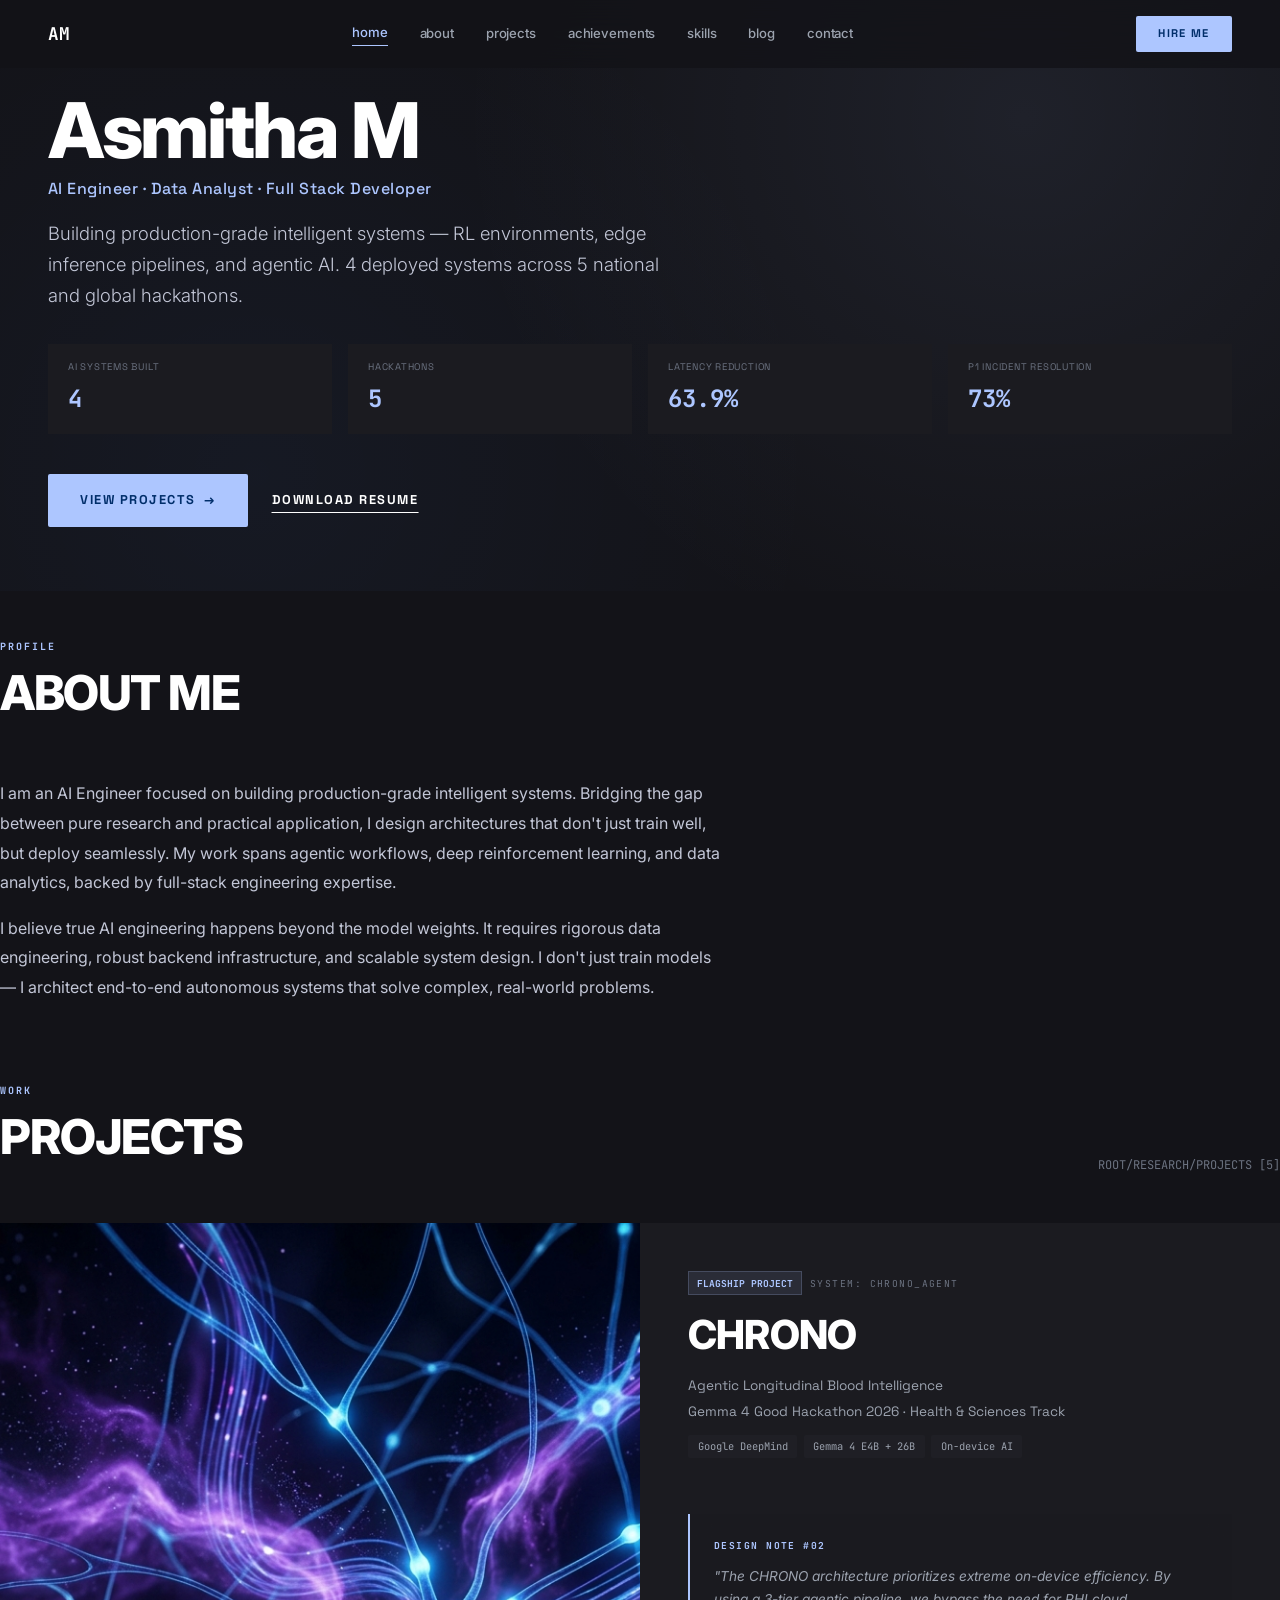
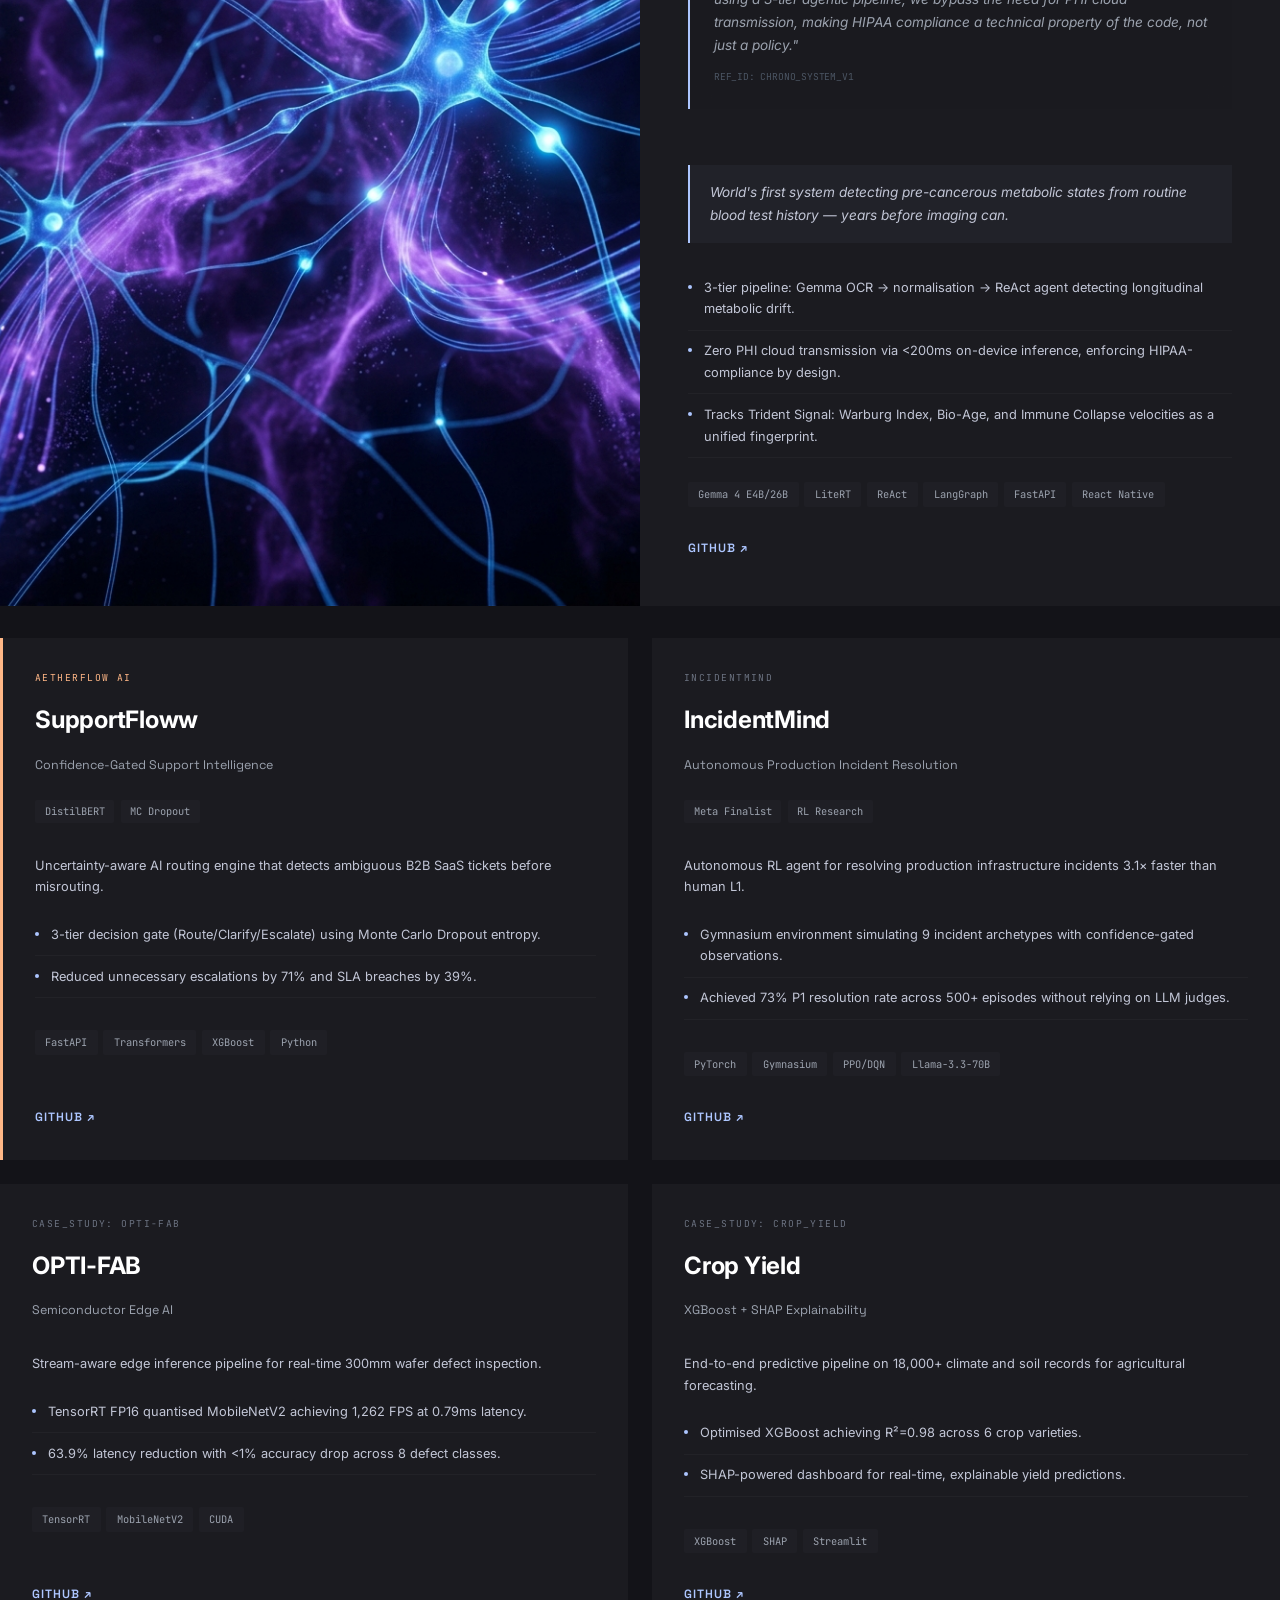
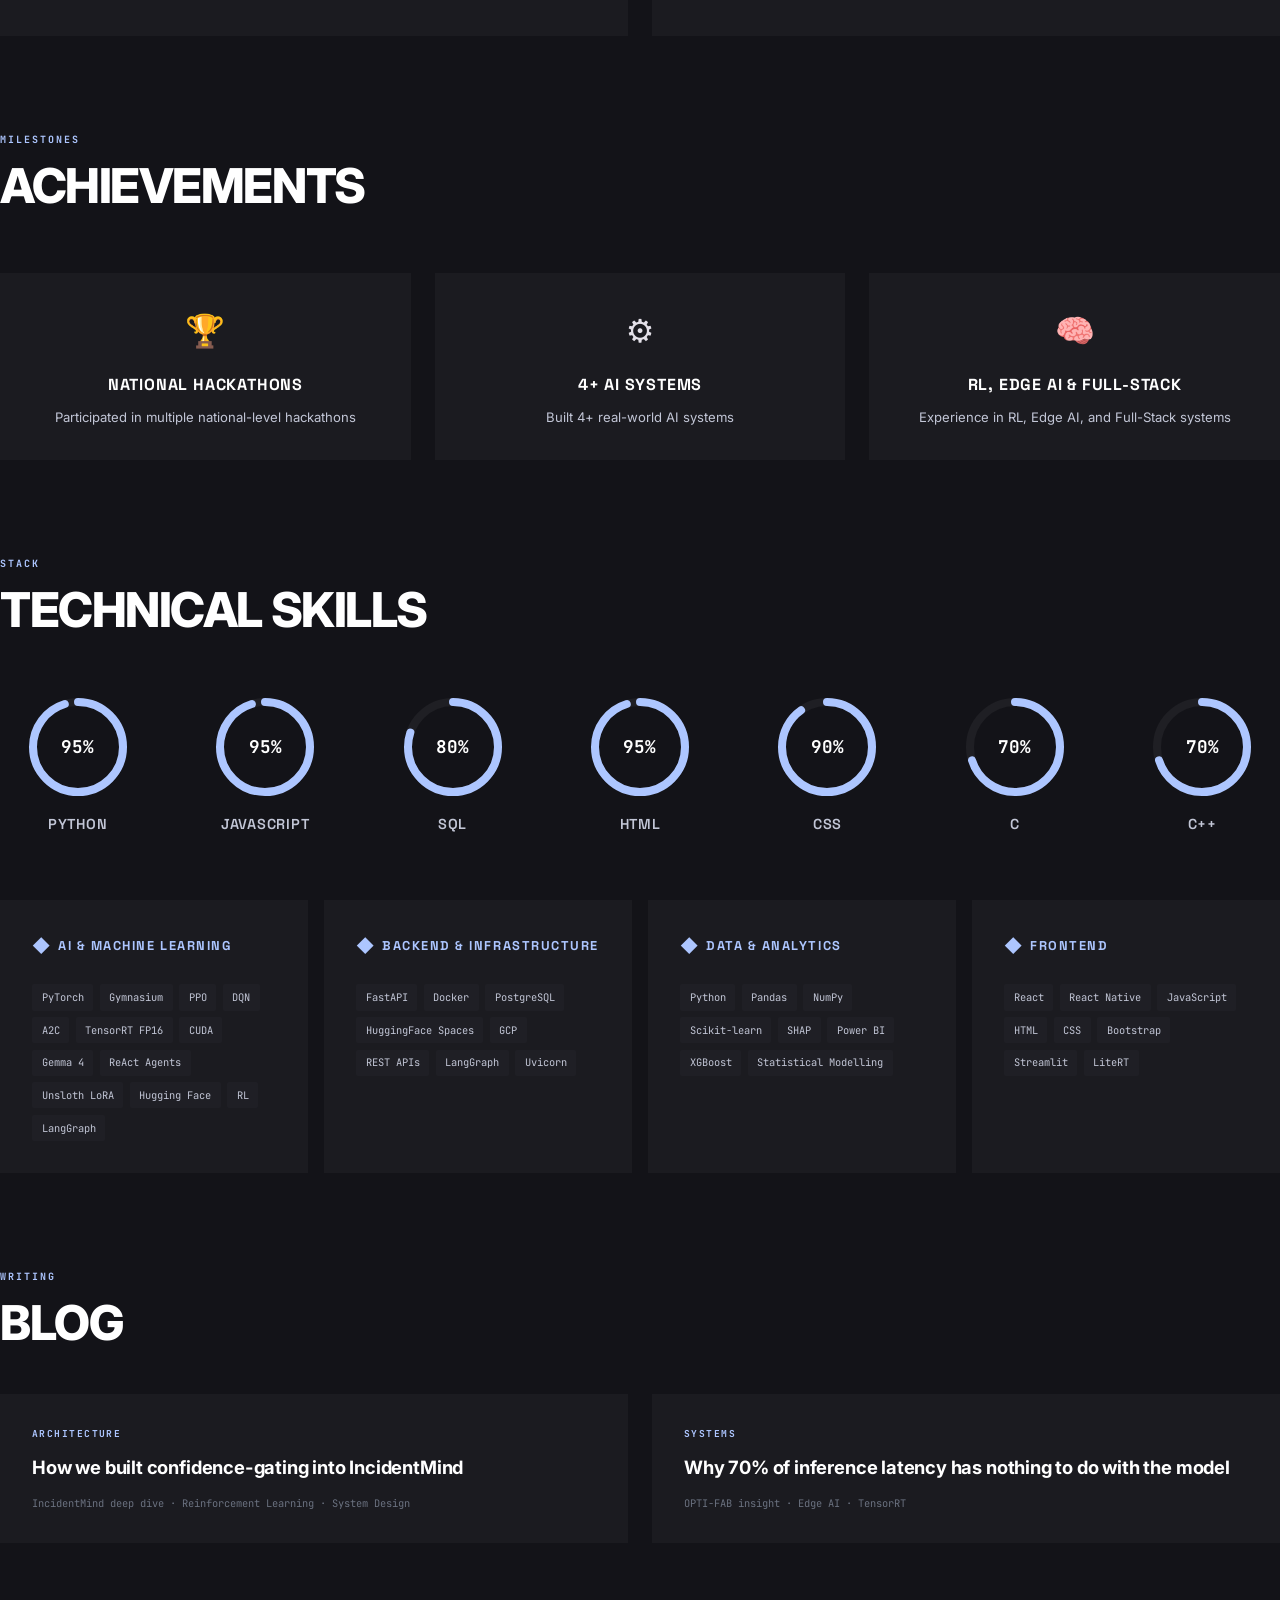
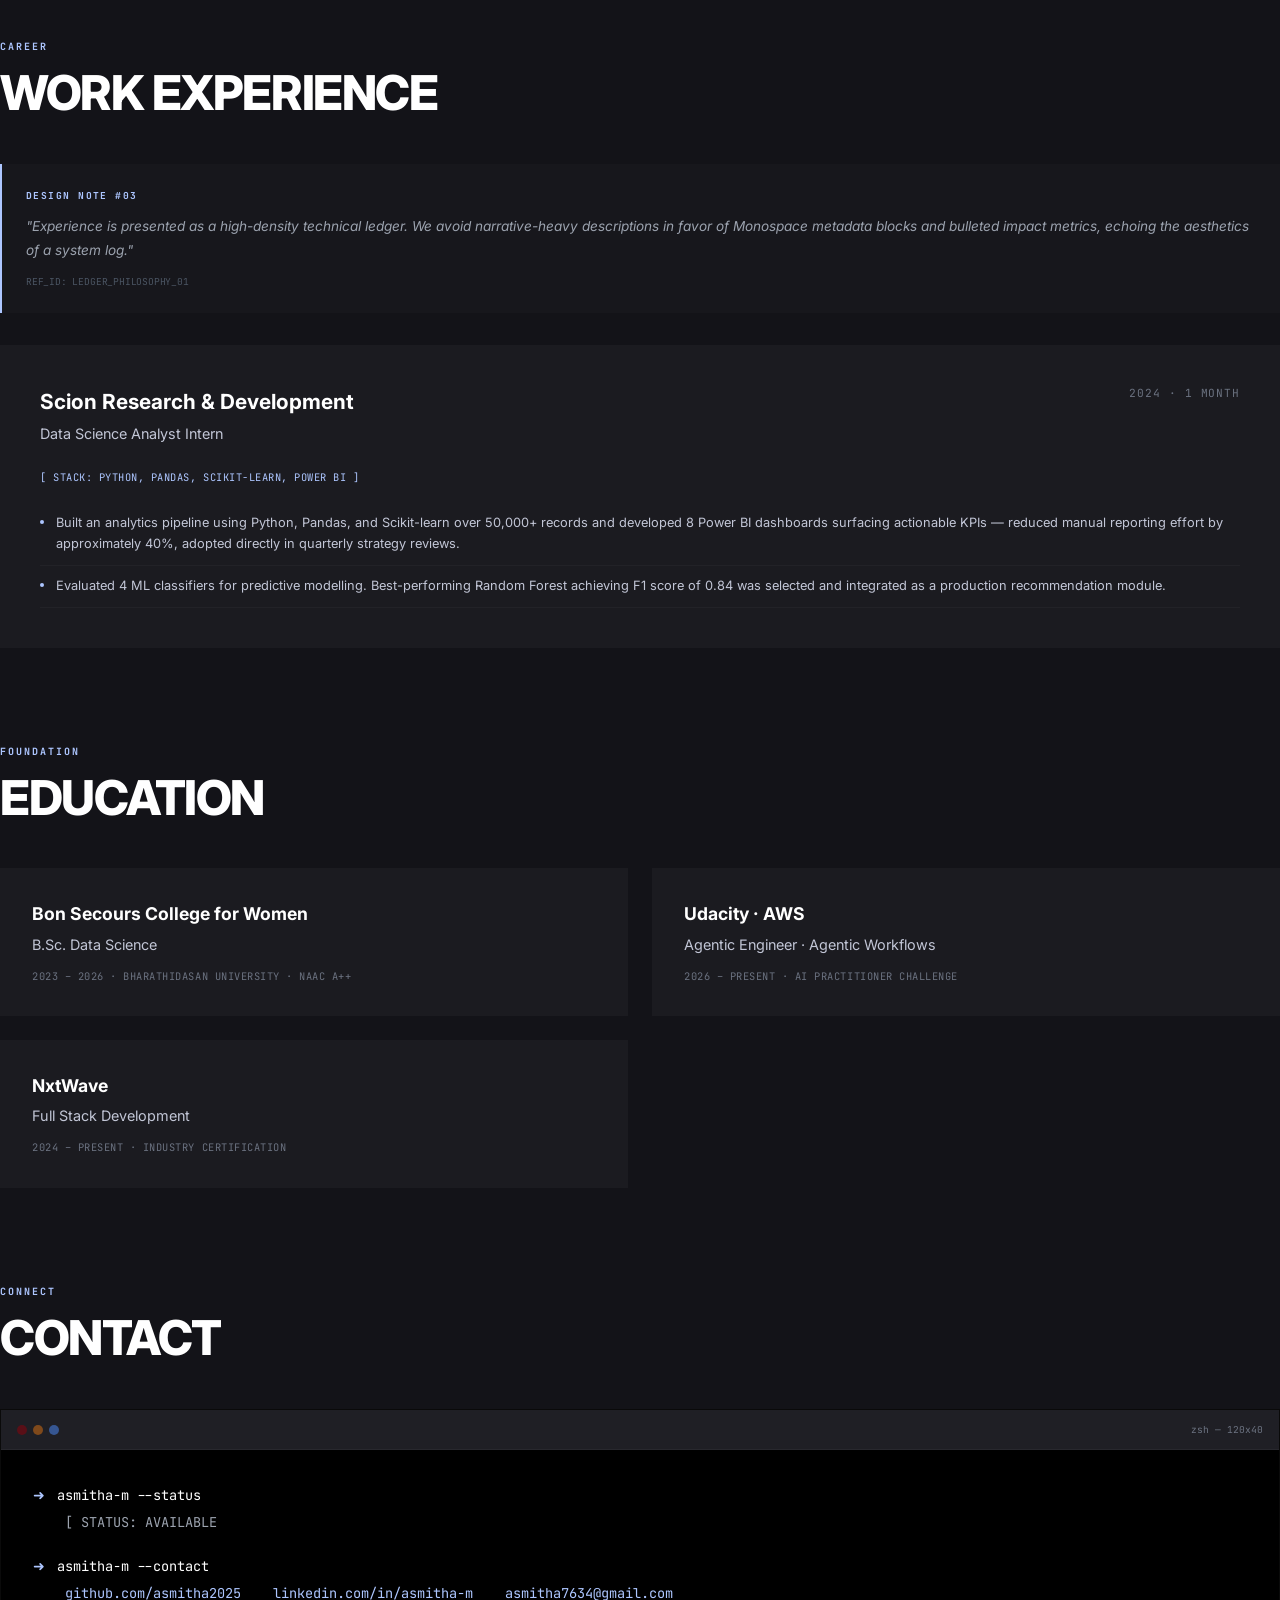
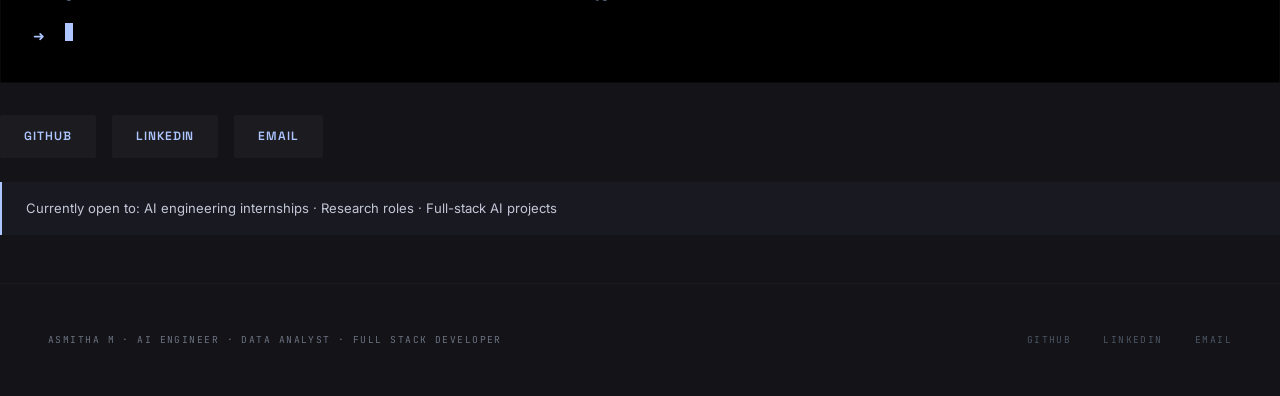
==== commit 3bdc029b: "Refine portfolio: integrate SupportFloww, update titles to AI Engineer, reduce section gaps, and add" ====
--- a/index.html
+++ b/index.html
@@ -3,8 +3,8 @@
 <head>
   <meta charset="utf-8"/>
   <meta name="viewport" content="width=device-width, initial-scale=1.0"/>
-  <title>Asmitha M — AI Research Engineer · Portfolio</title>
-  <meta name="description" content="Asmitha M — AI Research Engineer, Full-Stack Developer, and Agentic Systems builder. Building production-grade intelligent systems including RL environments, edge inference pipelines, and agentic AI."/>
+  <title>Asmitha M — AI Engineer · Portfolio</title>
+  <meta name="description" content="Asmitha M — AI Engineer, Data Analyst, and Full Stack Developer. Building production-grade intelligent systems including RL environments, edge inference pipelines, and autonomous AI systems."/>
   <link rel="stylesheet" href="styles.css"/>
 </head>
 <body>
@@ -32,7 +32,7 @@
   <div>
       <h1 class="display-lg">Asmitha M</h1>
       <p class="hero-subtitle" style="margin-top:0.5rem; font-size:1rem; color:var(--primary); font-weight:500; font-family:'Space Grotesk',sans-serif; letter-spacing:0.03em;">
-        AI Research Engineer · Full-Stack Developer · Agentic Systems
+        AI Engineer · Data Analyst · Full Stack Developer
       </p>
       <p class="hero-subtitle">
         Building production-grade intelligent systems — RL environments, edge inference pipelines, and agentic AI. 4 deployed systems across 5 national and global hackathons.
@@ -71,8 +71,8 @@
     </div>
   </div>
   <div class="about-content fade-in">
-    <p>I'm an AI Engineer with a background in Data Science, focused on building scalable and practical intelligent systems. My work goes beyond models — I design complete solutions that include data processing, model development, backend systems, and user-facing applications.</p>
-    <p>I enjoy solving real-world problems by combining machine learning with system design. My projects focus on performance, usability, and deployment in real environments.</p>
+    <p>I am an AI Engineer focused on building production-grade intelligent systems. Bridging the gap between pure research and practical application, I design architectures that don't just train well, but deploy seamlessly. My work spans agentic workflows, deep reinforcement learning, and data analytics, backed by full-stack engineering expertise.</p>
+    <p>I believe true AI engineering happens beyond the model weights. It requires rigorous data engineering, robust backend infrastructure, and scalable system design. I don't just train models — I architect end-to-end autonomous systems that solve complex, real-world problems.</p>
   </div>
 </section>
 
@@ -83,7 +83,7 @@
       <div class="section-label">WORK</div>
       <h2 class="section-title">Projects</h2>
     </div>
-    <span class="font-mono" style="font-size:0.75rem; color:var(--neutral-500);">ROOT/RESEARCH/PROJECTS [4]</span>
+    <span class="font-mono" style="font-size:0.75rem; color:var(--neutral-500);">ROOT/RESEARCH/PROJECTS [5]</span>
   </div>
 
   <!-- ── CHRONO — Flagship ── -->
@@ -117,13 +117,12 @@
         </div>
 
         <div class="project-quote">
-          World's first system that detects pre-cancerous metabolic states from routine blood test history — years before imaging can. Three validated Nobel-adjacent signals unified for the first time.
+          World's first system detecting pre-cancerous metabolic states from routine blood test history — years before imaging can.
         </div>
         <ul class="project-bullets">
-          <li>3-tier agentic pipeline: Gemma 4 E4B vision OCR → biomarker normalisation → Gemma 4 26B ReAct agent performing longitudinal metabolic drift detection across 15+ biomarkers including HbA1c, LDH, CBC, and ferritin.</li>
-          <li>Achieved &lt;200ms on-device inference latency on consumer hardware with zero PHI cloud transmission — making the architecture HIPAA-compliant by design, not by policy.</li>
-          <li>Trident Signal: three independently validated cancer signals — Warburg Index Velocity, Biological Age Velocity (validated on 308,156 UK Biobank participants), and Immune Collapse Velocity — co-tracked for the first time as a unified metabolic fingerprint.</li>
-          <li>GCP Confidential VM enclave powers the Protocol-99 agentic triage workflow — Gemma 4 26B reasons through five tools, eliminates confounders, generates a clinical dossier, and routes to an oncologist with a one-tap confirm interface.</li>
+          <li>3-tier pipeline: Gemma OCR → normalisation → ReAct agent detecting longitudinal metabolic drift.</li>
+          <li>Zero PHI cloud transmission via &lt;200ms on-device inference, enforcing HIPAA-compliance by design.</li>
+          <li>Tracks Trident Signal: Warburg Index, Bio-Age, and Immune Collapse velocities as a unified fingerprint.</li>
         </ul>
         <div class="stack-pills">
           <span class="stack-pill">Gemma 4 E4B/26B</span>
@@ -132,8 +131,6 @@
           <span class="stack-pill">LangGraph</span>
           <span class="stack-pill">FastAPI</span>
           <span class="stack-pill">React Native</span>
-          <span class="stack-pill">GCP Confidential</span>
-          <span class="stack-pill">Unsloth</span>
         </div>
         <div class="project-links">
           <a href="https://github.com/asmitha2025/CHRONO-V1" class="project-link" target="_blank">GitHub ↗</a>
@@ -145,36 +142,57 @@
   <!-- ── Secondary Projects Grid ── -->
   <div class="projects-grid">
 
-    <!-- IncidentMind -->
+    <!-- SupportFloww -->
     <div class="project-card accent-left fade-in">
       <div class="badge-row">
-        <span class="badge-system" style="color:var(--tertiary);">INCIDENTMIND</span>
+        <span class="badge-system" style="color:var(--tertiary);">AETHERFLOW AI</span>
+      </div>
+      <h3 class="card-title">SupportFloww</h3>
+      <p class="card-subtitle">Confidence-Gated Support Intelligence</p>
+      <div class="project-badges" style="margin-top:0.5rem;">
+        <span class="project-badge-sm">DistilBERT</span>
+        <span class="project-badge-sm">MC Dropout</span>
+      </div>
+      <p class="card-tagline" style="margin-top:1rem;">Uncertainty-aware AI routing engine that detects ambiguous B2B SaaS tickets before misrouting.</p>
+      <ul class="project-bullets">
+        <li>3-tier decision gate (Route/Clarify/Escalate) using Monte Carlo Dropout entropy.</li>
+        <li>Reduced unnecessary escalations by 71% and SLA breaches by 39%.</li>
+      </ul>
+      <div class="stack-pills" style="margin-top:1rem;">
+        <span class="stack-pill">FastAPI</span>
+        <span class="stack-pill">Transformers</span>
+        <span class="stack-pill">XGBoost</span>
+        <span class="stack-pill">Python</span>
+      </div>
+      <div class="project-links" style="margin-top:auto; padding-top:1rem;">
+        <a href="https://github.com/asmitha2025/supportfloww" class="project-link" target="_blank">GitHub ↗</a>
+      </div>
+    </div>
+
+    <!-- IncidentMind -->
+    <div class="project-card fade-in">
+      <div class="badge-row">
+        <span class="badge-system">INCIDENTMIND</span>
       </div>
       <h3 class="card-title">IncidentMind</h3>
       <p class="card-subtitle">Autonomous Production Incident Resolution</p>
-      <p class="card-subtitle">Meta PyTorch OpenEnv Hackathon 2026 · Bangalore Finale</p>
-      <div class="project-badges">
+      <div class="project-badges" style="margin-top:0.5rem;">
         <span class="project-badge-sm">Meta Finalist</span>
-        <span class="project-badge-sm">Live Demo</span>
         <span class="project-badge-sm">RL Research</span>
       </div>
-      <p class="card-tagline">73% P1 incident resolution within a 5-step horizon — 3.1× faster than median human L1 escalation latency. Shipped as a pip-installable PyPI package.</p>
+      <p class="card-tagline" style="margin-top:1rem;">Autonomous RL agent for resolving production infrastructure incidents 3.1× faster than human L1.</p>
       <ul class="project-bullets">
-        <li>OpenEnv and Gymnasium-compliant RL environment simulating 9 production incident archetypes across 3 difficulty tiers — covering memory leaks, cascading failures, DNS misconfigurations, TLS certificate expiry, schema migration race conditions, and feature flag disasters.</li>
-        <li>Confidence-gated observation space that dynamically reveals environment state, forcing agents to learn cost-of-information tradeoffs — paired with a dense reward function penalising blast-radius multiplied by clarification-budget overspend.</li>
-        <li>Benchmark suite spanning 500+ rollout episodes across 4 baselines — PPO, DQN, A2C, and Random — with fully deterministic graders requiring no LLM judge, ensuring reproducible scores.</li>
+        <li>Gymnasium environment simulating 9 incident archetypes with confidence-gated observations.</li>
+        <li>Achieved 73% P1 resolution rate across 500+ episodes without relying on LLM judges.</li>
       </ul>
-      <div class="stack-pills">
+      <div class="stack-pills" style="margin-top:1rem;">
         <span class="stack-pill">PyTorch</span>
         <span class="stack-pill">Gymnasium</span>
-        <span class="stack-pill">PPO/DQN/A2C</span>
-        <span class="stack-pill">FastAPI</span>
-        <span class="stack-pill">Docker</span>
+        <span class="stack-pill">PPO/DQN</span>
         <span class="stack-pill">Llama-3.3-70B</span>
       </div>
-      <div class="project-links">
+      <div class="project-links" style="margin-top:auto; padding-top:1rem;">
         <a href="https://github.com/asmitha2025/Incidentmind-v1" class="project-link" target="_blank">GitHub ↗</a>
-        <a href="#" class="project-link">Live Demo on HuggingFace ↗</a>
       </div>
     </div>
 
@@ -184,49 +202,41 @@
         <span class="badge-system">CASE_STUDY: OPTI-FAB</span>
       </div>
       <h3 class="card-title">OPTI-FAB</h3>
-      <p class="card-subtitle">IESA DeepTech Hackathon 2026 · Semiconductor Edge AI</p>
-      <p class="card-tagline">63.9% latency reduction from 8.3ms to 3.0ms, measured on real RTX 4050 hardware — not simulated. Decisions made at 50–68% frame completion while the wafer is still under the scanner.</p>
+      <p class="card-subtitle">Semiconductor Edge AI</p>
+      <p class="card-tagline" style="margin-top:1rem;">Stream-aware edge inference pipeline for real-time 300mm wafer defect inspection.</p>
       <ul class="project-bullets">
-        <li>Stream-aware production inference pipeline for 300mm wafer inspection: MobileNetV2 backbone, TensorRT FP16 quantisation, and a confidence-gated early-exit layer — achieving 1,262 frames per second at 0.79ms inference latency, 3.34× faster than CPU baseline.</li>
-        <li>90% classification accuracy across 8 defect classes with &lt;1% accuracy degradation versus FP32, demonstrating precision-efficiency co-optimisation. Benchmarked on NVIDIA Jetson-class edge hardware for direct fab-floor deployment.</li>
+        <li>TensorRT FP16 quantised MobileNetV2 achieving 1,262 FPS at 0.79ms latency.</li>
+        <li>63.9% latency reduction with &lt;1% accuracy drop across 8 defect classes.</li>
       </ul>
-      <div class="stack-pills">
-        <span class="stack-pill">TensorRT FP16</span>
+      <div class="stack-pills" style="margin-top:1rem;">
+        <span class="stack-pill">TensorRT</span>
         <span class="stack-pill">MobileNetV2</span>
         <span class="stack-pill">CUDA</span>
-        <span class="stack-pill">ONNX</span>
-        <span class="stack-pill">Python</span>
-      </div>
-      <div class="project-links">
+      </div>
+      <div class="project-links" style="margin-top:auto; padding-top:1rem;">
         <a href="https://github.com/asmitha2025/Opti-fab-latency-" class="project-link" target="_blank">GitHub ↗</a>
       </div>
     </div>
 
     <!-- Crop Yield -->
-    <div class="project-card fade-in" style="grid-column: 1 / -1;">
-      <div style="display:grid; grid-template-columns: 1fr 1fr; gap: 2rem;">
-        <div>
-          <div class="badge-row"><span class="badge-system">CASE_STUDY: CROP_YIELD</span></div>
-          <h3 class="card-title" style="margin-top:0.5rem;">Crop Yield Prediction</h3>
-          <p class="card-subtitle">End-to-End ML Pipeline · XGBoost + SHAP Explainability</p>
-          <p class="card-tagline" style="margin-top:1rem;">End-to-end ML pipeline on an 18,000-sample climate and soil NPK dataset. XGBoost achieving R²=0.98 with SHAP explainability and an interactive Streamlit dashboard for real-time forecasting.</p>
-        </div>
-        <div>
-          <ul class="project-bullets">
-            <li>GridSearchCV-optimised XGBoost model generating crop-specific yield forecasts across 6 varieties and 3 agroclimatic zones, with SHAP waterfall charts explaining individual predictions — answering why the model made each decision, not just what it predicted.</li>
-          </ul>
-          <div class="stack-pills" style="margin-top:1rem;">
-            <span class="stack-pill">XGBoost</span>
-            <span class="stack-pill">Scikit-learn</span>
-            <span class="stack-pill">SHAP</span>
-            <span class="stack-pill">Streamlit</span>
-            <span class="stack-pill">Pandas</span>
-            <span class="stack-pill">NumPy</span>
-          </div>
-          <div class="project-links" style="margin-top:1rem;">
-            <a href="https://github.com/asmitha2025/crop-yield-prediction" class="project-link" target="_blank">GitHub ↗</a>
-          </div>
-        </div>
+    <div class="project-card fade-in">
+      <div class="badge-row">
+        <span class="badge-system">CASE_STUDY: CROP_YIELD</span>
+      </div>
+      <h3 class="card-title">Crop Yield</h3>
+      <p class="card-subtitle">XGBoost + SHAP Explainability</p>
+      <p class="card-tagline" style="margin-top:1rem;">End-to-end predictive pipeline on 18,000+ climate and soil records for agricultural forecasting.</p>
+      <ul class="project-bullets">
+        <li>Optimised XGBoost achieving R²=0.98 across 6 crop varieties.</li>
+        <li>SHAP-powered dashboard for real-time, explainable yield predictions.</li>
+      </ul>
+      <div class="stack-pills" style="margin-top:1rem;">
+        <span class="stack-pill">XGBoost</span>
+        <span class="stack-pill">SHAP</span>
+        <span class="stack-pill">Streamlit</span>
+      </div>
+      <div class="project-links" style="margin-top:auto; padding-top:1rem;">
+        <a href="https://github.com/asmitha2025/crop-yield-prediction" class="project-link" target="_blank">GitHub ↗</a>
       </div>
     </div>
   </div>
@@ -434,6 +444,11 @@
       <div class="edu-institution">Bon Secours College for Women</div>
       <div class="edu-degree">B.Sc. Data Science</div>
       <div class="edu-meta">2023 – 2026 · Bharathidasan University · NAAC A++</div>
+    </div>
+    <div class="edu-card fade-in">
+      <div class="edu-institution">Udacity · AWS</div>
+      <div class="edu-degree">Agentic Engineer · Agentic Workflows</div>
+      <div class="edu-meta">2026 – Present · AI Practitioner Challenge</div>
     </div>
     <div class="edu-card fade-in">
       <div class="edu-institution">NxtWave</div>
@@ -461,7 +476,7 @@
       <div class="terminal-output" id="terminal-output">
         [ STATUS: AVAILABLE_FOR_HIRE ]<br/>
         [ EMAIL: asmitha7634@gmail.com ]<br/>
-        [ INTERESTS: Agentic LLMs, Medical Signal AI, Low-Latency Ops ]
+        [ INTERESTS: Data Engineer, Full Stack Developer, AI Engineer, Data Analyst ]
       </div>
       <div class="terminal-prompt" style="margin-top:1rem;"><span class="arrow">➜</span><span class="cmd">asmitha-m --contact</span></div>
       <div class="terminal-links">
@@ -484,7 +499,7 @@
 
 <!-- ═══════════ FOOTER ═══════════ -->
 <footer class="footer">
-  <div class="footer-text">Asmitha M · AI Research Engineer · Built with purpose, not templates.</div>
+  <div class="footer-text">Asmitha M · AI Engineer · Data Analyst · Full Stack Developer</div>
   <div class="footer-links">
     <a href="https://github.com/asmitha2025" target="_blank">GitHub</a>
     <a href="https://www.linkedin.com/in/asmitha-m-1695b331b/" target="_blank">LinkedIn</a>
@@ -527,7 +542,7 @@
 const terminalLines = [
   '[ STATUS: AVAILABLE_FOR_HIRE ]',
   '[ EMAIL: asmitha7634@gmail.com ]',
-  '[ INTERESTS: Agentic LLMs, Medical Signal AI, Low-Latency Ops ]'
+  '[ INTERESTS: Data Engineer, Full Stack Developer, AI Engineer, Data Analyst ]'
 ];
 const terminalOutput = document.getElementById('terminal-output');
 if (terminalOutput) {
--- a/styles.css
+++ b/styles.css
@@ -221,7 +221,7 @@
 }
 
 /* ── About Me ── */
-.about { padding: 5rem 0; }
+.about { padding: 3rem 0; }
 .about-content {
   max-width: 720px;
   margin-top: 2rem;
@@ -235,7 +235,7 @@
 .about-content p:last-child { margin-bottom: 0; }
 
 /* ── Achievements ── */
-.achievements { padding: 5rem 0; }
+.achievements { padding: 3rem 0; }
 .achievements-grid {
   display: grid;
   grid-template-columns: repeat(3, 1fr);
@@ -273,7 +273,7 @@
 }
 
 /* ── Projects ── */
-.projects { padding: 4rem 0; }
+.projects { padding: 2rem 0 3rem 0; }
 .section-header { display: flex; align-items: flex-end; justify-content: space-between; margin-bottom: 3rem; }
 .section-header .counter { font-family: 'JetBrains Mono', monospace; font-size: 0.75rem; color: var(--neutral-500); }
 
@@ -365,7 +365,7 @@
 .project-card .card-tagline { font-size: 0.8rem; color: var(--on-surface-variant); line-height: 1.7; }
 
 /* ── Hackathons ── */
-.hackathons { padding: 5rem 0; background: rgba(14, 14, 19, 0.5); }
+.hackathons { padding: 3rem 0; background: rgba(14, 14, 19, 0.5); }
 .hack-grid { display: grid; grid-template-columns: 300px 1fr; gap: 3rem; }
 @media (max-width: 900px) { .hack-grid { grid-template-columns: 1fr; } }
 .hack-intro .section-title { line-height: 1; }
@@ -395,7 +395,7 @@
 .timeline-desc { font-size: 0.82rem; color: var(--on-surface-variant); margin-top: 0.75rem; line-height: 1.7; max-width: 640px; }
 
 /* ── Skills ── */
-.skills { padding: 5rem 0; }
+.skills { padding: 3rem 0; }
 .skills-grid { display: grid; grid-template-columns: repeat(4, 1fr); gap: 1rem; margin-top: 2rem; }
 @media (max-width: 900px) { .skills-grid { grid-template-columns: repeat(2, 1fr); } }
 @media (max-width: 500px) { .skills-grid { grid-template-columns: 1fr; } }
@@ -474,7 +474,7 @@
 }
 
 /* ── Blog ── */
-.blog { padding: 5rem 0; }
+.blog { padding: 3rem 0; }
 .blog-grid { display: grid; grid-template-columns: repeat(2, 1fr); gap: 1.5rem; margin-top: 2rem; }
 @media (max-width: 768px) { .blog-grid { grid-template-columns: 1fr; } }
 .blog-card {
@@ -492,7 +492,7 @@
 .blog-meta { font-family: 'JetBrains Mono', monospace; font-size: 0.65rem; color: var(--neutral-500); }
 
 /* ── Experience ── */
-.experience { padding: 5rem 0; }
+.experience { padding: 3rem 0; }
 .exp-card { background: var(--surface-low); padding: 2.5rem; margin-top: 2rem; }
 .exp-header { display: flex; justify-content: space-between; align-items: flex-start; flex-wrap: wrap; gap: 1rem; margin-bottom: 1.5rem; }
 .exp-company { font-size: 1.3rem; font-weight: 700; color: #fff; }
@@ -503,7 +503,7 @@
 }
 
 /* ── Education ── */
-.education { padding: 5rem 0; }
+.education { padding: 3rem 0; }
 .edu-grid { display: grid; grid-template-columns: repeat(2, 1fr); gap: 1.5rem; margin-top: 2rem; }
 @media (max-width: 768px) { .edu-grid { grid-template-columns: 1fr; } }
 .edu-card { background: var(--surface-low); padding: 2rem; }
@@ -516,7 +516,7 @@
 }
 
 /* ── Contact ── */
-.contact { padding: 5rem 0; }
+.contact { padding: 3rem 0; }
 .terminal {
   background: #000; border: 1px solid rgba(255,255,255,0.04);
   font-family: 'JetBrains Mono', monospace; overflow: hidden;
